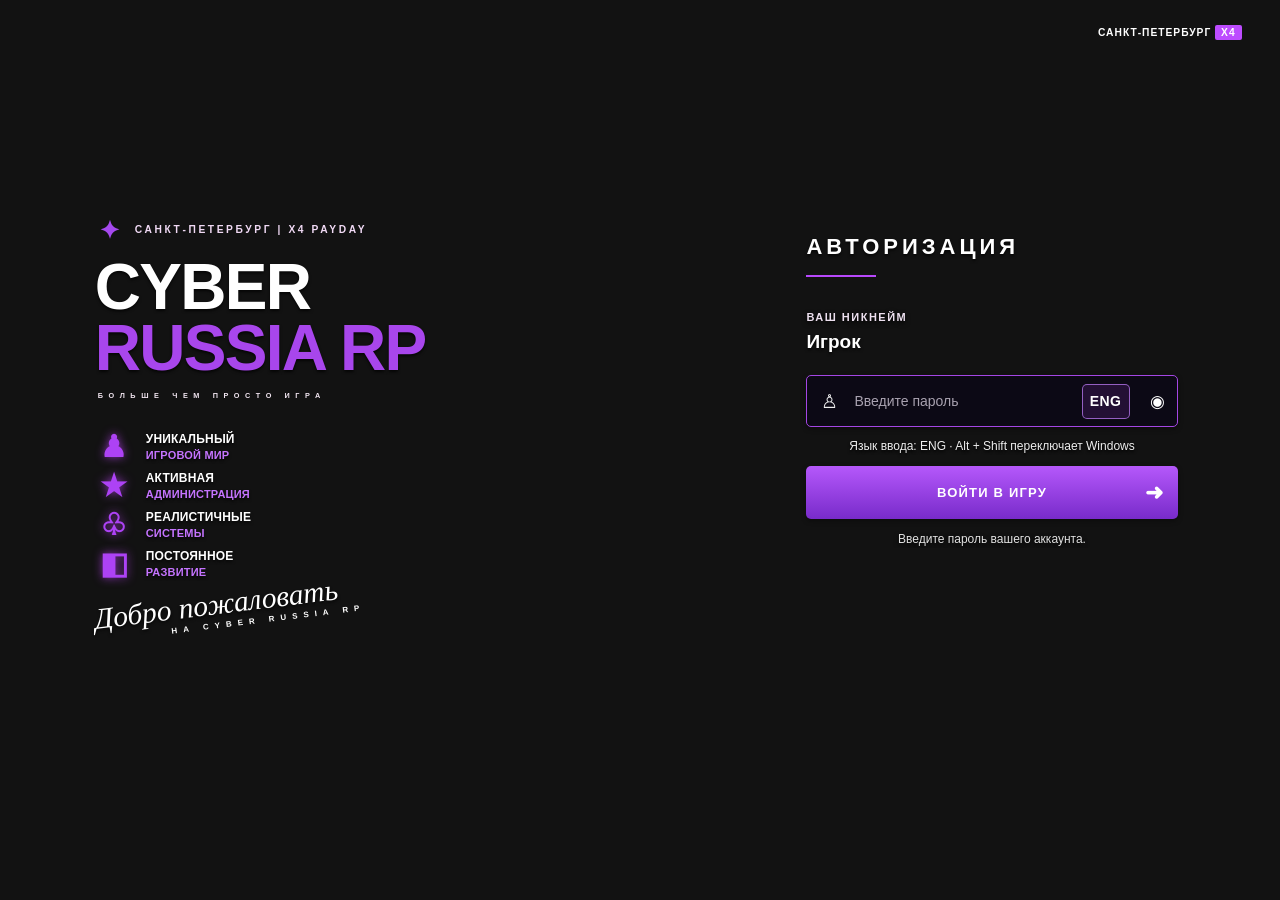
==== cef-auth/cef-auth/cef-auth/index.html @ 6911643f "Add files via upload" ====
<!doctype html>
<html lang="ru">
<head>
<meta charset="utf-8">
<meta name="viewport" content="width=device-width,initial-scale=1">
<title>CYBER RUSSIA RP — Авторизация</title>


<link rel="stylesheet" href="style.css?v=17">
</head>
<body>
<main class="scene">
  <div class="topmark">САНКТ-ПЕТЕРБУРГ <span>X4</span></div>
  <section class="brand" aria-label="CYBER RUSSIA RP">
    <div class="eyebrow"><span class="star">✦</span> САНКТ-ПЕТЕРБУРГ | X4 PAYDAY</div>
    <h1><span>CYBER</span><strong>RUSSIA RP</strong></h1>
    <div class="subtitle">БОЛЬШЕ ЧЕМ ПРОСТО ИГРА</div>
    <div class="features">
      <p><b>♟</b><span>УНИКАЛЬНЫЙ<em>ИГРОВОЙ МИР</em></span></p>
      <p><b>★</b><span>АКТИВНАЯ<em>АДМИНИСТРАЦИЯ</em></span></p>
      <p><b>♧</b><span>РЕАЛИСТИЧНЫЕ<em>СИСТЕМЫ</em></span></p>
      <p><b>◧</b><span>ПОСТОЯННОЕ<em>РАЗВИТИЕ</em></span></p>
    </div>
    <div class="welcome"><span>Добро пожаловать</span><small>НА CYBER RUSSIA RP</small></div>
  </section>
  <section class="login" aria-label="Вход в игру">
    <h2 id="formTitle">АВТОРИЗАЦИЯ</h2><div class="line"></div>
    <div class="form-label">ВАШ НИКНЕЙМ</div>
    <div class="nickname" id="nickname">Игрок</div>
    <form id="authForm" autocomplete="off">
      <label class="sr-only" for="password">Пароль</label>
      <div class="input-wrap"><span class="lock">♙</span><input id="password" type="password" placeholder="Введите пароль" maxlength="128" required><button class="layout-toggle" id="layoutToggle" type="button" title="AUTO: системная Windows; EN / RU: ручной режим" aria-label="Переключить раскладку пароля">ENG</button><button class="eye" id="togglePassword" type="button" aria-label="Показать пароль">◉</button></div>
      <div id="confirmWrap" class="input-wrap hidden"><span class="lock">♙</span><input id="confirm" type="password" placeholder="Подтвердите пароль" maxlength="128"><button class="layout-toggle" id="layoutConfirm" type="button" aria-label="Переключить раскладку подтверждения">ENG</button><button class="eye" id="toggleConfirm" type="button" aria-label="Показать пароль">◉</button></div>
      <p class="layout-note" id="layoutNote">Системная раскладка: определяется при вводе</p>
      <button type="submit" class="primary" id="submitButton">ВОЙТИ В ИГРУ <span>➜</span></button>
    </form>
    <button class="action-link" id="switchMode" type="button">СОЗДАТЬ АККАУНТ</button>
    <p class="hint" id="hint" aria-live="polite">Введите пароль и нажмите кнопку входа.</p>
  </section>
  
</main>

<script src="app.js?v=17"></script>
</body>
</html>
---- cef-auth/cef-auth/cef-auth/style.css ----
/* CYBER RUSSIA RP — transparent CEF overlay, reference layout v3 */
:root { --accent:#a549ee; --light:#fff; color-scheme:dark; }
* {box-sizing:border-box}
html,body,.scene {margin:0;width:100%;height:100%;background:transparent!important;overflow:hidden;color:var(--light);font-family:'Segoe UI',Arial,sans-serif}
.scene {position:relative;isolation:isolate;min-height:100vh}
.scene::before,.scene::after{display:none!important}
.brand{position:absolute;left:9.9%;top:50.5%;width:42%;z-index:1;filter:drop-shadow(0 2px 5px rgba(0,0,0,.75))}
.eyebrow {font-size:clamp(9px,.8vw,12px);letter-spacing:2.6px;font-weight:800;color:#f0d9f4;white-space:nowrap;margin-left:4px}
.star{font-size:25px;color:var(--accent);vertical-align:middle;margin-right:7px}
h1{margin:12px 0 0;line-height:.96;letter-spacing:-3.5px;font-family:Arial,'Segoe UI',sans-serif;font-weight:900;font-size:clamp(52px,5.5vw,92px);text-shadow:0 4px 5px rgba(0,0,0,.75),0 0 14px rgba(0,0,0,.28)}
h1 span,h1 strong{display:block;white-space:nowrap;font-weight:900}
h1 strong{color:#a846ec}
.subtitle{font-size:clamp(7px,.57vw,10px);font-weight:800;letter-spacing:5.6px;margin:11px 0 0 3px;color:#f2e6f1;white-space:nowrap}
.features{margin:32px 0 0 5px}
.features p{display:flex;align-items:center;margin:0 0 9px;font-weight:900;font-size:clamp(10px,.73vw,13px);line-height:1.12;letter-spacing:.2px}
.features b{width:46px;color:#ad42f5;font-size:30px;line-height:30px;flex:none;text-shadow:0 0 10px #8a34b2}
.features em{display:block;font-style:normal;color:#c574ff;font-size:clamp(9px,.67vw,11px);margin-top:3px}
.welcome{position:relative;margin-top:24px;transform:rotate(-7deg);transform-origin:left center;white-space:nowrap}
.welcome span{font-family:'Segoe Script','Brush Script MT',Georgia,serif;font-size:clamp(27px,2.3vw,43px);font-style:italic;font-weight:400;text-shadow:0 0 6px #512267}
.welcome small{display:block;margin-left:75px;font-size:clamp(8px,.56vw,10px);font-weight:800;letter-spacing:6px}
.topmark{position:absolute;right:2.8%;top:5%;font-weight:900;font-size:clamp(10px,.8vw,14px);letter-spacing:1px;text-align:right;z-index:2;filter:drop-shadow(0 2px 4px #34223b)}
.topmark span{background:#bd4cff;padding:2px 6px;border-radius:2px}
.topmark small{display:block;color:#e0c5e0;font-size:8px;line-height:1.25;letter-spacing:2px;margin-right:8px}
.login{position:absolute;left:75.5%;top:48.5%;transform:translateY(-3%);width:22.5%;z-index:2;filter:drop-shadow(0 2px 5px rgba(0,0,0,.75))}
h2{margin:0;font-size:clamp(16px,1.4vw,25px);letter-spacing:5.5px;white-space:nowrap;font-weight:850}
.line{width:70px;height:2px;background:#b848fc;margin:15px 0 34px}
.form-label{font-size:clamp(8px,.64vw,11px);letter-spacing:2px;color:#ede0ef;margin-bottom:8px;font-weight:700}
.nickname{font-size:clamp(16px,1.12vw,21px);font-weight:850;margin-bottom:19px;text-shadow:0 2px 4px #000}
.input-wrap{height:clamp(45px,3vw,57px);display:flex;align-items:center;background:rgba(12,8,23,.82);border:1px solid #a446e4;border-radius:5px;margin-bottom:12px;box-shadow:0 0 10px rgba(66,19,81,.35)}
.lock{font-size:19px;padding:0 14px;color:#eee}
.input-wrap input{background:transparent;border:0;outline:0;color:#fff;font-size:clamp(11px,.84vw,15px);min-width:0;flex:1;width:100%;font-family:inherit}
.input-wrap input::placeholder{color:#a9a2b0;opacity:1}
.eye{background:transparent;border:0;color:white;font-size:17px;padding:7px 12px;cursor:pointer}
.primary{margin-top:3px;width:100%;height:clamp(48px,3.1vw,59px);background:linear-gradient(#b558fb,#782bca);border:0;border-radius:5px;color:#fff;cursor:pointer;font-size:clamp(11px,.85vw,15px);font-weight:900;letter-spacing:1.2px;box-shadow:0 4px 12px rgba(18,9,28,.6);position:relative}
.primary span{position:absolute;right:13px;font-size:22px;top:50%;transform:translateY(-50%)}
.action-link{display:block;margin:17px auto 0;background:transparent;border:0;border-bottom:1px solid #b747ec;color:#fff;padding:2px 0 5px;font-size:clamp(9px,.63vw,11px);letter-spacing:1.7px;font-weight:900;cursor:pointer}
.hint{font-size:10px;color:#eee;opacity:.82;text-align:center;line-height:1.45;max-height:36px;overflow:hidden}
.city{position:absolute;bottom:4%;right:3%;text-align:center;font-size:24px;color:#ded4db;letter-spacing:2px;text-shadow:0 1px 5px #000;line-height:1.1}
.city b{display:block;font-weight:500;font-size:12px;letter-spacing:4px}
.city small{display:block;font-size:8px;letter-spacing:2px}
.sr-only{position:absolute;width:1px;height:1px;padding:0;margin:-1px;overflow:hidden;clip:rect(0,0,0,0);white-space:nowrap;border:0}
.hidden{display:none!important}
@media(max-aspect-ratio:4/3){.brand{left:5%;top:42%;width:45%}h1{font-size:clamp(36px,6.3vw,75px)}.login{left:57%;top:42%;width:37%}.features{margin-top:16px}.welcome{margin-top:18px}.topmark{top:2%}}

/* V5: readable layout for 16:9, overlay remains transparent */
.brand{top:32%;left:8%;width:43%;filter:drop-shadow(0 2px 3px rgba(0,0,0,.55))}
.brand h1{font-size:clamp(54px,5.0vw,82px);letter-spacing:-1.7px}
.login{top:33%;left:60.5%;width:25.7%;transform:none;filter:drop-shadow(0 2px 3px rgba(0,0,0,.65))}
.login h2{font-size:clamp(22px,1.65vw,31px);letter-spacing:4px}
.form-label{font-size:clamp(11px,.77vw,14px);letter-spacing:1.5px}
.nickname{font-size:clamp(19px,1.32vw,26px);margin-bottom:22px}
.input-wrap{height:clamp(52px,3.4vw,63px)}
.input-wrap input{font-size:clamp(14px,.94vw,18px)}
.primary{height:clamp(53px,3.4vw,64px);font-size:clamp(13px,.94vw,18px)}
.features p{font-size:clamp(12px,.82vw,15px)}
.features em{font-size:clamp(11px,.73vw,13px)}
.city{display:none!important}
.topmark small{display:none!important}
.hint{font-size:12px;opacity:.95}
@media(max-width:1100px){.brand{left:5%;top:30%;width:47%}.brand h1{font-size:5vw}.login{left:56%;top:29%;width:39%}}

/* Production readability adjustments */
.brand { top: 23%; left: 7.5%; }
.login { top: 27%; left: 63%; width: 27%; }
.nickname { text-shadow: 0 2px 7px rgba(0,0,0,.9); }
.form-label, .hint { text-shadow:0 2px 5px rgba(0,0,0,.9); }
.primary { font-weight:900; }


/* CYBER RUSSIA RP — final CEF overlay layout */
html, body, .scene { background:transparent !important; }
.scene::before, .scene::after { display:none !important; }
.scene > section.brand { position:absolute; left:7.4vw; top:24vh; width:44vw; transform:none; bottom:auto; }
.scene > section.login { position:absolute; left:63vw; top:26vh; width:29vw; transform:none; bottom:auto; }
.topmark { right:3vw; top:3vh; }
.topmark small, .city { display:none !important; }
.brand, .login, .topmark { filter:none; }
.brand h1,.login h2,.nickname,.features p,.welcome span { text-shadow:0 2px 3px rgba(0,0,0,.7); }
.input-wrap,.primary { box-shadow:0 2px 5px rgba(0,0,0,.38); }
.layout-toggle {border:1px solid rgba(197,129,255,.7);background:rgba(167,65,233,.15);color:#fff;font-family:'Segoe UI',Arial,sans-serif;letter-spacing:.5px;font-weight:800;font-size:14px;border-radius:5px;cursor:pointer;min-width:48px;height:35px;margin-right:8px;}
.layout-note {font-size:12px;color:#eee;text-shadow:0 2px 3px #000;margin:10px 0;text-align:center;}
.input-wrap input{min-width:0;font-variant-ligatures:none;}
@media(max-width:1000px) { .scene > section.brand {left:5vw;top:20vh;width:48vw;} .scene > section.login{left:55vw;top:23vh;width:39vw;} }
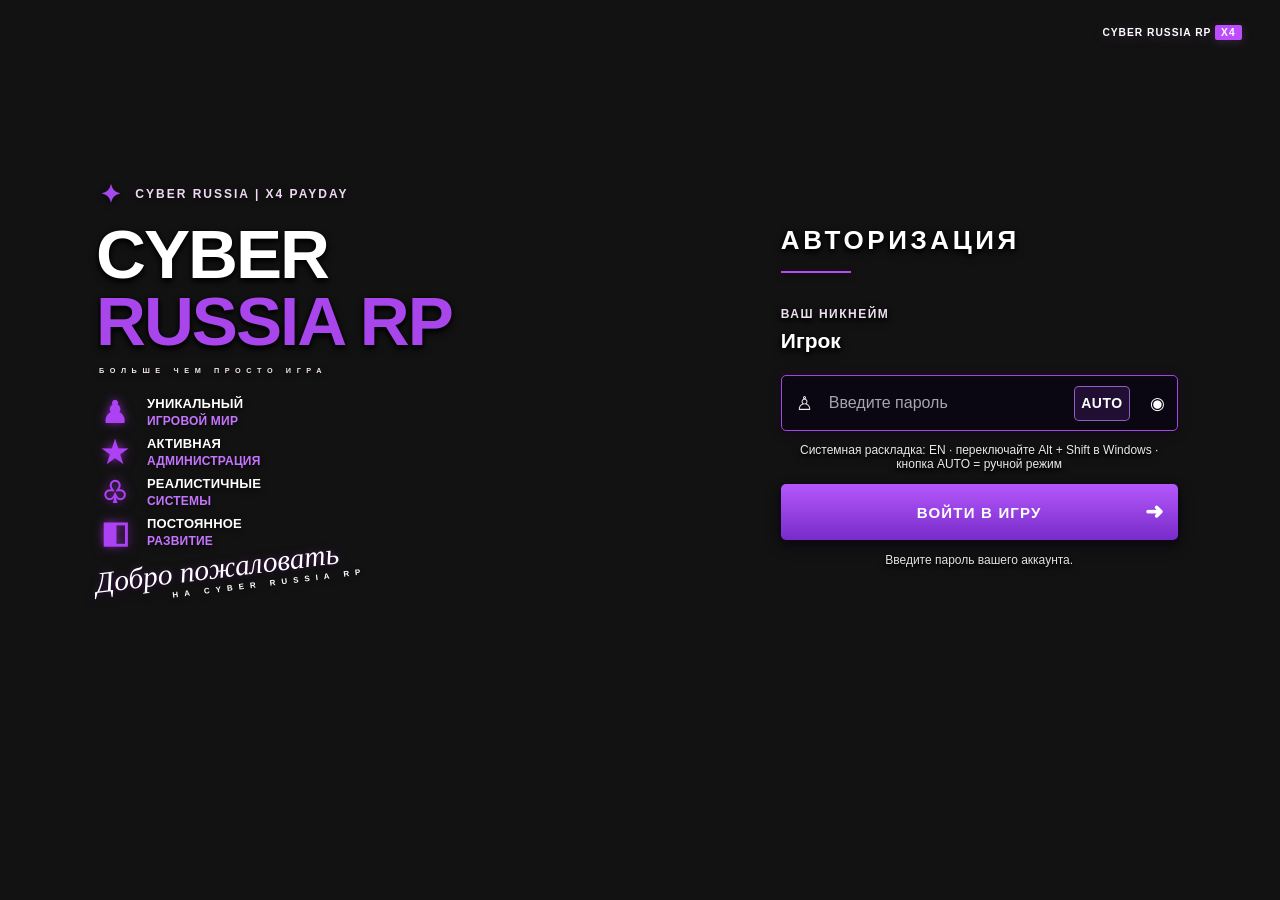
==== commit f7807f0d: "Update index.html" ====
--- a/cef-auth/cef-auth/cef-auth/index.html
+++ b/cef-auth/cef-auth/cef-auth/index.html
@@ -6,13 +6,129 @@
 <title>CYBER RUSSIA RP — Авторизация</title>
 
 
-<link rel="stylesheet" href="style.css?v=17">
+<style>
+/* CYBER RUSSIA RP — transparent CEF overlay, reference layout v3 */
+:root { --accent:#a549ee; --light:#fff; color-scheme:dark; }
+* {box-sizing:border-box}
+html,body,.scene {margin:0;width:100%;height:100%;background:transparent!important;overflow:hidden;color:var(--light);font-family:'Segoe UI',Arial,sans-serif}
+.scene {position:relative;isolation:isolate;min-height:100vh}
+.scene::before,.scene::after{display:none!important}
+.brand{position:absolute;left:9.9%;top:50.5%;width:42%;z-index:1;filter:drop-shadow(0 2px 5px rgba(0,0,0,.75))}
+.eyebrow {font-size:clamp(9px,.8vw,12px);letter-spacing:2.6px;font-weight:800;color:#f0d9f4;white-space:nowrap;margin-left:4px}
+.star{font-size:25px;color:var(--accent);vertical-align:middle;margin-right:7px}
+h1{margin:12px 0 0;line-height:.96;letter-spacing:-3.5px;font-family:Arial,'Segoe UI',sans-serif;font-weight:900;font-size:clamp(52px,5.5vw,92px);text-shadow:0 4px 5px rgba(0,0,0,.75),0 0 14px rgba(0,0,0,.28)}
+h1 span,h1 strong{display:block;white-space:nowrap;font-weight:900}
+h1 strong{color:#a846ec}
+.subtitle{font-size:clamp(7px,.57vw,10px);font-weight:800;letter-spacing:5.6px;margin:11px 0 0 3px;color:#f2e6f1;white-space:nowrap}
+.features{margin:32px 0 0 5px}
+.features p{display:flex;align-items:center;margin:0 0 9px;font-weight:900;font-size:clamp(10px,.73vw,13px);line-height:1.12;letter-spacing:.2px}
+.features b{width:46px;color:#ad42f5;font-size:30px;line-height:30px;flex:none;text-shadow:0 0 10px #8a34b2}
+.features em{display:block;font-style:normal;color:#c574ff;font-size:clamp(9px,.67vw,11px);margin-top:3px}
+.welcome{position:relative;margin-top:24px;transform:rotate(-7deg);transform-origin:left center;white-space:nowrap}
+.welcome span{font-family:'Segoe Script','Brush Script MT',Georgia,serif;font-size:clamp(27px,2.3vw,43px);font-style:italic;font-weight:400;text-shadow:0 0 6px #512267}
+.welcome small{display:block;margin-left:75px;font-size:clamp(8px,.56vw,10px);font-weight:800;letter-spacing:6px}
+.topmark{position:absolute;right:2.8%;top:5%;font-weight:900;font-size:clamp(10px,.8vw,14px);letter-spacing:1px;text-align:right;z-index:2;filter:drop-shadow(0 2px 4px #34223b)}
+.topmark span{background:#bd4cff;padding:2px 6px;border-radius:2px}
+.topmark small{display:block;color:#e0c5e0;font-size:8px;line-height:1.25;letter-spacing:2px;margin-right:8px}
+.login{position:absolute;left:75.5%;top:48.5%;transform:translateY(-3%);width:22.5%;z-index:2;filter:drop-shadow(0 2px 5px rgba(0,0,0,.75))}
+h2{margin:0;font-size:clamp(16px,1.4vw,25px);letter-spacing:5.5px;white-space:nowrap;font-weight:850}
+.line{width:70px;height:2px;background:#b848fc;margin:15px 0 34px}
+.form-label{font-size:clamp(8px,.64vw,11px);letter-spacing:2px;color:#ede0ef;margin-bottom:8px;font-weight:700}
+.nickname{font-size:clamp(16px,1.12vw,21px);font-weight:850;margin-bottom:19px;text-shadow:0 2px 4px #000}
+.input-wrap{height:clamp(45px,3vw,57px);display:flex;align-items:center;background:rgba(12,8,23,.82);border:1px solid #a446e4;border-radius:5px;margin-bottom:12px;box-shadow:0 0 10px rgba(66,19,81,.35)}
+.lock{font-size:19px;padding:0 14px;color:#eee}
+.input-wrap input{background:transparent;border:0;outline:0;color:#fff;font-size:clamp(11px,.84vw,15px);min-width:0;flex:1;width:100%;font-family:inherit}
+.input-wrap input::placeholder{color:#a9a2b0;opacity:1}
+.eye{background:transparent;border:0;color:white;font-size:17px;padding:7px 12px;cursor:pointer}
+.primary{margin-top:3px;width:100%;height:clamp(48px,3.1vw,59px);background:linear-gradient(#b558fb,#782bca);border:0;border-radius:5px;color:#fff;cursor:pointer;font-size:clamp(11px,.85vw,15px);font-weight:900;letter-spacing:1.2px;box-shadow:0 4px 12px rgba(18,9,28,.6);position:relative}
+.primary span{position:absolute;right:13px;font-size:22px;top:50%;transform:translateY(-50%)}
+.action-link{display:block;margin:17px auto 0;background:transparent;border:0;border-bottom:1px solid #b747ec;color:#fff;padding:2px 0 5px;font-size:clamp(9px,.63vw,11px);letter-spacing:1.7px;font-weight:900;cursor:pointer}
+.hint{font-size:10px;color:#eee;opacity:.82;text-align:center;line-height:1.45;max-height:36px;overflow:hidden}
+.city{position:absolute;bottom:4%;right:3%;text-align:center;font-size:24px;color:#ded4db;letter-spacing:2px;text-shadow:0 1px 5px #000;line-height:1.1}
+.city b{display:block;font-weight:500;font-size:12px;letter-spacing:4px}
+.city small{display:block;font-size:8px;letter-spacing:2px}
+.sr-only{position:absolute;width:1px;height:1px;padding:0;margin:-1px;overflow:hidden;clip:rect(0,0,0,0);white-space:nowrap;border:0}
+.hidden{display:none!important}
+@media(max-aspect-ratio:4/3){.brand{left:5%;top:42%;width:45%}h1{font-size:clamp(36px,6.3vw,75px)}.login{left:57%;top:42%;width:37%}.features{margin-top:16px}.welcome{margin-top:18px}.topmark{top:2%}}
+
+/* V5: readable layout for 16:9, overlay remains transparent */
+.brand{top:32%;left:8%;width:43%;filter:drop-shadow(0 2px 3px rgba(0,0,0,.55))}
+.brand h1{font-size:clamp(54px,5.0vw,82px);letter-spacing:-1.7px}
+.login{top:33%;left:60.5%;width:25.7%;transform:none;filter:drop-shadow(0 2px 3px rgba(0,0,0,.65))}
+.login h2{font-size:clamp(22px,1.65vw,31px);letter-spacing:4px}
+.form-label{font-size:clamp(11px,.77vw,14px);letter-spacing:1.5px}
+.nickname{font-size:clamp(19px,1.32vw,26px);margin-bottom:22px}
+.input-wrap{height:clamp(52px,3.4vw,63px)}
+.input-wrap input{font-size:clamp(14px,.94vw,18px)}
+.primary{height:clamp(53px,3.4vw,64px);font-size:clamp(13px,.94vw,18px)}
+.features p{font-size:clamp(12px,.82vw,15px)}
+.features em{font-size:clamp(11px,.73vw,13px)}
+.city{display:none!important}
+.topmark small{display:none!important}
+.hint{font-size:12px;opacity:.95}
+@media(max-width:1100px){.brand{left:5%;top:30%;width:47%}.brand h1{font-size:5vw}.login{left:56%;top:29%;width:39%}}
+
+/* Production readability adjustments */
+.brand { top: 23%; left: 7.5%; }
+.login { top: 27%; left: 63%; width: 27%; }
+.nickname { text-shadow: 0 2px 7px rgba(0,0,0,.9); }
+.form-label, .hint { text-shadow:0 2px 5px rgba(0,0,0,.9); }
+.primary { font-weight:900; }
+
+/* V7: force the hero content above the screen midpoint */
+.brand { top: 24% !important; left: 8% !important; }
+.login { top: 32% !important; left: 63% !important; }
+@media (max-width: 1100px) { .brand { top: 20% !important; left: 5% !important; } .login { top: 26% !important; left: 56% !important; } }
+
+/* V8 fixed high positions */
+.scene > .brand{top:17%!important;bottom:auto!important;}
+.scene > .login{top:22%!important;bottom:auto!important;}
+
+/* V9: unique standalone file -- hard anchor to top */
+html,body,.scene { height:100%; min-height:100%; background:transparent!important; }
+.scene {position:relative!important; height:100vh!important; min-height:100vh!important; overflow:hidden!important;}
+.scene > section.brand { position:absolute!important; top:8vh!important; bottom:auto!important; left:7vw!important; right:auto!important; transform:none!important; margin:0!important; width:44vw!important; }
+.scene > section.login { position:absolute!important; top:14vh!important; bottom:auto!important; left:64vw!important; right:auto!important; transform:none!important; margin:0!important; width:29vw!important; }
+.topmark{top:3vh!important;right:3vw!important}
+.topmark small,.city{display:none!important}
+.brand .features{margin-top:22px!important}
+.brand .welcome{margin-top:19px!important}
+@media(max-width:1100px){.scene > section.brand{top:7vh!important;left:4vw!important;width:47vw!important}.scene > section.login{top:12vh!important;left:55vw!important;width:40vw!important}.brand h1{font-size:5vw!important}}
+
+
+/* V10: mid-height editorial composition, high-DPI readable elements */
+.scene > section.brand {top:24vh!important;left:7.5vw!important;width:44vw!important;}
+.scene > section.login {top:29vh!important;left:63vw!important;width:30vw!important;}
+.brand h1 {font-size:clamp(66px,5.4vw,94px)!important;letter-spacing:-2px!important;line-height:.97!important;}
+.eyebrow{font-size:clamp(12px,.85vw,15px)!important;letter-spacing:2px!important;}
+.features p{font-size:clamp(13px,.88vw,17px)!important}
+.features em{font-size:clamp(12px,.75vw,15px)!important}
+.login h2{font-size:clamp(26px,1.85vw,34px)!important;letter-spacing:3.6px!important;}
+.login .form-label{font-size:clamp(12px,.8vw,15px)!important;}
+.login .nickname{font-size:clamp(21px,1.4vw,27px)!important;}
+.login .input-wrap{min-height:56px!important;height:clamp(56px,3.65vw,68px)!important;}
+.login input{font-size:clamp(16px,1vw,19px)!important;}
+.login .primary{height:clamp(56px,3.7vw,68px)!important;font-size:clamp(15px,1vw,19px)!important;}
+.brand,.login{filter:drop-shadow(0 2px 3px rgba(0,0,0,.7))!important;-webkit-font-smoothing:antialiased;text-rendering:optimizeLegibility}
+.city,.topmark small{display:none!important}
+.layout-toggle{border:1px solid rgba(197,129,255,.7);background:rgba(167,65,233,.15);color:#fff;font-family:'Segoe UI',Arial,sans-serif;letter-spacing:.5px;font-weight:800;font-size:14px;border-radius:5px;cursor:pointer;min-width:48px;height:35px;margin-right:8px;}
+.layout-toggle:focus-visible{outline:2px solid #e4bcff;outline-offset:1px}
+.layout-note{font-size:12px;color:#eee;text-shadow:0 2px 3px #000;opacity:.98;margin:10px 0;text-align:center}
+.input-wrap input{min-width:0}
+@media(max-width:1100px){.scene > section.brand{top:22vh!important;left:5vw!important;width:49vw!important}.scene > section.login{top:28vh!important;left:56vw!important;width:40vw!important}.brand h1{font-size:6vw!important}}
+
+/* V12: stable readable position at common 16:9 resolutions */
+.scene > section.brand{top:20vh!important;left:7.5vw!important}
+.scene > section.login{top:25vh!important;left:61vw!important;width:31vw!important}
+.brand h1,.login h2,.login .nickname{text-shadow:0 2px 5px rgba(0,0,0,.9)}
+@media(max-width:1100px){.scene > section.brand{top:20vh!important;left:4vw!important}.scene > section.login{top:25vh!important;left:54vw!important;width:42vw!important}}
+</style>
 </head>
 <body>
 <main class="scene">
-  <div class="topmark">САНКТ-ПЕТЕРБУРГ <span>X4</span></div>
+  <div class="topmark">CYBER RUSSIA RP <span>X4</span><small></small></div>
   <section class="brand" aria-label="CYBER RUSSIA RP">
-    <div class="eyebrow"><span class="star">✦</span> САНКТ-ПЕТЕРБУРГ | X4 PAYDAY</div>
+    <div class="eyebrow"><span class="star">✦</span> CYBER RUSSIA | X4 PAYDAY</div>
     <h1><span>CYBER</span><strong>RUSSIA RP</strong></h1>
     <div class="subtitle">БОЛЬШЕ ЧЕМ ПРОСТО ИГРА</div>
     <div class="features">
@@ -29,8 +145,8 @@
     <div class="nickname" id="nickname">Игрок</div>
     <form id="authForm" autocomplete="off">
       <label class="sr-only" for="password">Пароль</label>
-      <div class="input-wrap"><span class="lock">♙</span><input id="password" type="password" placeholder="Введите пароль" maxlength="128" required><button class="layout-toggle" id="layoutToggle" type="button" title="AUTO: системная Windows; EN / RU: ручной режим" aria-label="Переключить раскладку пароля">ENG</button><button class="eye" id="togglePassword" type="button" aria-label="Показать пароль">◉</button></div>
-      <div id="confirmWrap" class="input-wrap hidden"><span class="lock">♙</span><input id="confirm" type="password" placeholder="Подтвердите пароль" maxlength="128"><button class="layout-toggle" id="layoutConfirm" type="button" aria-label="Переключить раскладку подтверждения">ENG</button><button class="eye" id="toggleConfirm" type="button" aria-label="Показать пароль">◉</button></div>
+      <div class="input-wrap"><span class="lock">♙</span><input id="password" type="password" placeholder="Введите пароль" maxlength="128" required><button class="layout-toggle" id="layoutToggle" type="button" title="AUTO: системная Windows; EN / RU: ручной режим" aria-label="Переключить раскладку пароля">AUTO</button><button class="eye" id="togglePassword" type="button" aria-label="Показать пароль">◉</button></div>
+      <div id="confirmWrap" class="input-wrap hidden"><span class="lock">♙</span><input id="confirm" type="password" placeholder="Подтвердите пароль" maxlength="128"><button class="layout-toggle" id="layoutConfirm" type="button" aria-label="Переключить раскладку подтверждения">AUTO</button><button class="eye" id="toggleConfirm" type="button" aria-label="Показать пароль">◉</button></div>
       <p class="layout-note" id="layoutNote">Системная раскладка: определяется при вводе</p>
       <button type="submit" class="primary" id="submitButton">ВОЙТИ В ИГРУ <span>➜</span></button>
     </form>
@@ -40,6 +156,101 @@
   
 </main>
 
-<script src="app.js?v=17"></script>
+<script>
+"use strict";
+const $ = (id) => document.getElementById(id);
+const params = new URLSearchParams(window.location.search);
+const mode = params.get("mode") === "register" ? "register" : "login";
+const nick = params.get("nick") || "Игрок";
+if (/^[A-Za-z0-9_]{3,24}$/.test(nick)) $("nickname").textContent = nick;
+$("formTitle").textContent = mode === "login" ? "АВТОРИЗАЦИЯ" : "РЕГИСТРАЦИЯ";
+$("submitButton").innerHTML = mode === "login" ? "ВОЙТИ В ИГРУ <span>➜</span>" : "СОЗДАТЬ АККАУНТ <span>➜</span>";
+$("confirmWrap").classList.toggle("hidden", mode === "login");
+$("confirm").required = mode === "register";
+$("switchMode").style.display = "none"; // mode is determined by MySQL, not by the user
+$("hint").textContent = mode === "login" ? "Введите пароль вашего аккаунта." : "Придумайте пароль от 6 до 64 символов.";
+for (const [button,field] of [["togglePassword","password"],["toggleConfirm","confirm"]]) {
+  $(button).addEventListener("click", () => { $(field).type = $(field).type === "password" ? "text" : "password"; });
+}
+
+// By default use native Windows keyboard layout; never rewrite typed password keys.
+// Optional override is available when the game captures Windows layout shortcuts.
+let inputMode = 'AUTO';
+const chars = [
+ ['KeyQ','q','й'],['KeyW','w','ц'],['KeyE','e','у'],['KeyR','r','к'],['KeyT','t','е'],['KeyY','y','н'],['KeyU','u','г'],['KeyI','i','ш'],['KeyO','o','щ'],['KeyP','p','з'],
+ ['KeyA','a','ф'],['KeyS','s','ы'],['KeyD','d','в'],['KeyF','f','а'],['KeyG','g','п'],['KeyH','h','р'],['KeyJ','j','о'],['KeyK','k','л'],['KeyL','l','д'],
+ ['KeyZ','z','я'],['KeyX','x','ч'],['KeyC','c','с'],['KeyV','v','м'],['KeyB','b','и'],['KeyN','n','т'],['KeyM','m','ь'],
+ ['BracketLeft','[','х'],['BracketRight',']','ъ'],['Semicolon',';','ж'],['Quote',"'",'э'],['Comma',',','б'],['Period','.','ю'],['Backquote','`','ё']
+];
+const physicalMap = Object.fromEntries(chars.map(([code,en,ru])=>[code,{EN:en,RU:ru}]));
+let detectedLayout = 'EN';
+function renderLayout(){
+  const name=inputMode==='AUTO' ? 'AUTO' : inputMode;
+  $('layoutToggle').textContent=name;
+  $('layoutConfirm').textContent=name;
+  $('layoutNote').textContent=inputMode==='AUTO'
+    ? 'Системная раскладка: '+detectedLayout+' · переключайте Alt + Shift в Windows · кнопка AUTO = ручной режим'
+    : 'Ручной ввод '+inputMode+' · нажимайте '+inputMode+' для смены языка или возврата AUTO';
+}
+function nextInputMode(){
+  inputMode= inputMode==='AUTO' ? 'EN' : inputMode==='EN' ? 'RU' : 'AUTO';
+  renderLayout();
+}
+for(const id of ['layoutToggle','layoutConfirm']){
+  $(id).addEventListener('click',()=>{ nextInputMode(); $('password').focus(); });
+}
+for(const id of ['password','confirm']){
+ const field=$(id);
+ field.autocomplete='off';
+ field.autocapitalize='off';
+ field.spellcheck=false;
+ field.addEventListener('keydown', ev=>{
+   // When AUTO, Chromium uses exactly the character produced by Windows.
+   if(inputMode==='AUTO' || ev.ctrlKey || ev.altKey || ev.metaKey || ev.isComposing)return;
+   const entry=physicalMap[ev.code];
+   if(!entry)return;
+   ev.preventDefault();
+   const ch=entry[inputMode];
+   const ins=ev.shiftKey ? ch.toUpperCase() : ch;
+   const a=field.selectionStart, b=field.selectionEnd;
+   if(field.value.length-(b-a)>=field.maxLength)return;
+   field.setRangeText(ins,a,b,'end');
+   field.dispatchEvent(new Event('input',{bubbles:true}));
+ });
+ field.addEventListener('input', ev=>{
+   if(inputMode!=='AUTO')return;
+   // Only show what was actually typed, never translate the password.
+   const d=ev.data || '';
+   if(/[а-яё]/i.test(d)) detectedLayout='RU';
+   else if(/[a-z]/i.test(d)) detectedLayout='EN';
+   renderLayout();
+ });
+}
+// Browsers may not be told immediately when Windows changes language.
+// The indicator updates on the next actual letter typed, and passwords stay exact.
+renderLayout();
+
+$("authForm").addEventListener("submit", (event) => {
+  event.preventDefault();
+  const pass = $("password").value;
+  if (pass.length < 6 || pass.length > 64 || /\s/.test(pass)) {
+    $("hint").textContent = "Для CEF используйте 6–64 символа без пробелов.";
+    return;
+  }
+  if (mode === "register" && pass !== $("confirm").value) {
+    $("hint").textContent = "Пароли не совпадают.";
+    return;
+  }
+  if (!window.cef || typeof window.cef.emit !== "function") {
+    $("hint").textContent = "Откройте страницу через GTA с установленным CEF.";
+    return;
+  }
+  window.cef.emit(mode === "login" ? "cyber:login" : "cyber:register", pass);
+  $("password").value = "";
+  $("confirm").value = "";
+  $("hint").textContent = "Запрос отправлен на сервер...";
+});
+
+</script>
 </body>
 </html>
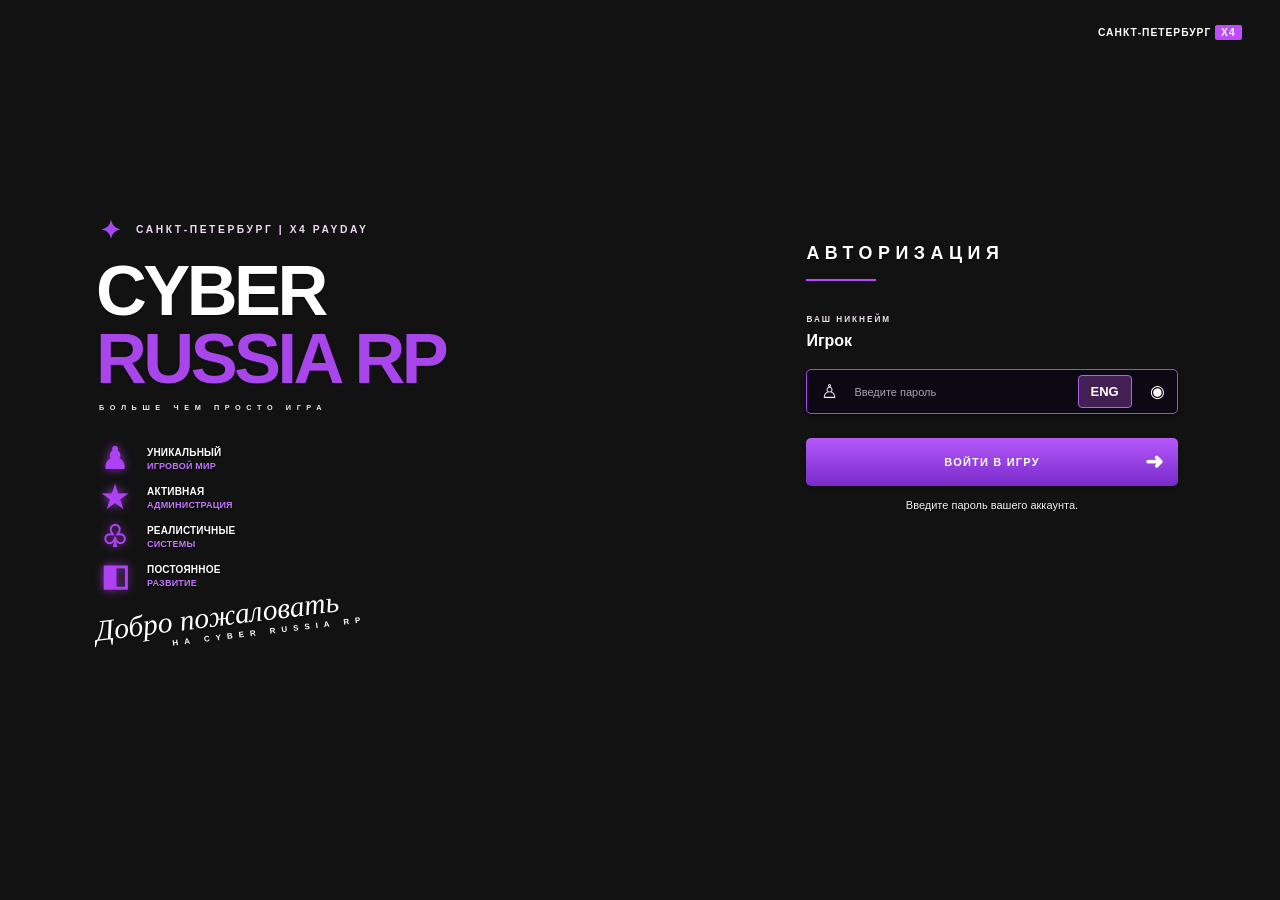
==== commit c27212d8: "Update index.html" ====
--- a/cef-auth/cef-auth/cef-auth/index.html
+++ b/cef-auth/cef-auth/cef-auth/index.html
@@ -6,129 +6,13 @@
 <title>CYBER RUSSIA RP — Авторизация</title>
 
 
-<style>
-/* CYBER RUSSIA RP — transparent CEF overlay, reference layout v3 */
-:root { --accent:#a549ee; --light:#fff; color-scheme:dark; }
-* {box-sizing:border-box}
-html,body,.scene {margin:0;width:100%;height:100%;background:transparent!important;overflow:hidden;color:var(--light);font-family:'Segoe UI',Arial,sans-serif}
-.scene {position:relative;isolation:isolate;min-height:100vh}
-.scene::before,.scene::after{display:none!important}
-.brand{position:absolute;left:9.9%;top:50.5%;width:42%;z-index:1;filter:drop-shadow(0 2px 5px rgba(0,0,0,.75))}
-.eyebrow {font-size:clamp(9px,.8vw,12px);letter-spacing:2.6px;font-weight:800;color:#f0d9f4;white-space:nowrap;margin-left:4px}
-.star{font-size:25px;color:var(--accent);vertical-align:middle;margin-right:7px}
-h1{margin:12px 0 0;line-height:.96;letter-spacing:-3.5px;font-family:Arial,'Segoe UI',sans-serif;font-weight:900;font-size:clamp(52px,5.5vw,92px);text-shadow:0 4px 5px rgba(0,0,0,.75),0 0 14px rgba(0,0,0,.28)}
-h1 span,h1 strong{display:block;white-space:nowrap;font-weight:900}
-h1 strong{color:#a846ec}
-.subtitle{font-size:clamp(7px,.57vw,10px);font-weight:800;letter-spacing:5.6px;margin:11px 0 0 3px;color:#f2e6f1;white-space:nowrap}
-.features{margin:32px 0 0 5px}
-.features p{display:flex;align-items:center;margin:0 0 9px;font-weight:900;font-size:clamp(10px,.73vw,13px);line-height:1.12;letter-spacing:.2px}
-.features b{width:46px;color:#ad42f5;font-size:30px;line-height:30px;flex:none;text-shadow:0 0 10px #8a34b2}
-.features em{display:block;font-style:normal;color:#c574ff;font-size:clamp(9px,.67vw,11px);margin-top:3px}
-.welcome{position:relative;margin-top:24px;transform:rotate(-7deg);transform-origin:left center;white-space:nowrap}
-.welcome span{font-family:'Segoe Script','Brush Script MT',Georgia,serif;font-size:clamp(27px,2.3vw,43px);font-style:italic;font-weight:400;text-shadow:0 0 6px #512267}
-.welcome small{display:block;margin-left:75px;font-size:clamp(8px,.56vw,10px);font-weight:800;letter-spacing:6px}
-.topmark{position:absolute;right:2.8%;top:5%;font-weight:900;font-size:clamp(10px,.8vw,14px);letter-spacing:1px;text-align:right;z-index:2;filter:drop-shadow(0 2px 4px #34223b)}
-.topmark span{background:#bd4cff;padding:2px 6px;border-radius:2px}
-.topmark small{display:block;color:#e0c5e0;font-size:8px;line-height:1.25;letter-spacing:2px;margin-right:8px}
-.login{position:absolute;left:75.5%;top:48.5%;transform:translateY(-3%);width:22.5%;z-index:2;filter:drop-shadow(0 2px 5px rgba(0,0,0,.75))}
-h2{margin:0;font-size:clamp(16px,1.4vw,25px);letter-spacing:5.5px;white-space:nowrap;font-weight:850}
-.line{width:70px;height:2px;background:#b848fc;margin:15px 0 34px}
-.form-label{font-size:clamp(8px,.64vw,11px);letter-spacing:2px;color:#ede0ef;margin-bottom:8px;font-weight:700}
-.nickname{font-size:clamp(16px,1.12vw,21px);font-weight:850;margin-bottom:19px;text-shadow:0 2px 4px #000}
-.input-wrap{height:clamp(45px,3vw,57px);display:flex;align-items:center;background:rgba(12,8,23,.82);border:1px solid #a446e4;border-radius:5px;margin-bottom:12px;box-shadow:0 0 10px rgba(66,19,81,.35)}
-.lock{font-size:19px;padding:0 14px;color:#eee}
-.input-wrap input{background:transparent;border:0;outline:0;color:#fff;font-size:clamp(11px,.84vw,15px);min-width:0;flex:1;width:100%;font-family:inherit}
-.input-wrap input::placeholder{color:#a9a2b0;opacity:1}
-.eye{background:transparent;border:0;color:white;font-size:17px;padding:7px 12px;cursor:pointer}
-.primary{margin-top:3px;width:100%;height:clamp(48px,3.1vw,59px);background:linear-gradient(#b558fb,#782bca);border:0;border-radius:5px;color:#fff;cursor:pointer;font-size:clamp(11px,.85vw,15px);font-weight:900;letter-spacing:1.2px;box-shadow:0 4px 12px rgba(18,9,28,.6);position:relative}
-.primary span{position:absolute;right:13px;font-size:22px;top:50%;transform:translateY(-50%)}
-.action-link{display:block;margin:17px auto 0;background:transparent;border:0;border-bottom:1px solid #b747ec;color:#fff;padding:2px 0 5px;font-size:clamp(9px,.63vw,11px);letter-spacing:1.7px;font-weight:900;cursor:pointer}
-.hint{font-size:10px;color:#eee;opacity:.82;text-align:center;line-height:1.45;max-height:36px;overflow:hidden}
-.city{position:absolute;bottom:4%;right:3%;text-align:center;font-size:24px;color:#ded4db;letter-spacing:2px;text-shadow:0 1px 5px #000;line-height:1.1}
-.city b{display:block;font-weight:500;font-size:12px;letter-spacing:4px}
-.city small{display:block;font-size:8px;letter-spacing:2px}
-.sr-only{position:absolute;width:1px;height:1px;padding:0;margin:-1px;overflow:hidden;clip:rect(0,0,0,0);white-space:nowrap;border:0}
-.hidden{display:none!important}
-@media(max-aspect-ratio:4/3){.brand{left:5%;top:42%;width:45%}h1{font-size:clamp(36px,6.3vw,75px)}.login{left:57%;top:42%;width:37%}.features{margin-top:16px}.welcome{margin-top:18px}.topmark{top:2%}}
-
-/* V5: readable layout for 16:9, overlay remains transparent */
-.brand{top:32%;left:8%;width:43%;filter:drop-shadow(0 2px 3px rgba(0,0,0,.55))}
-.brand h1{font-size:clamp(54px,5.0vw,82px);letter-spacing:-1.7px}
-.login{top:33%;left:60.5%;width:25.7%;transform:none;filter:drop-shadow(0 2px 3px rgba(0,0,0,.65))}
-.login h2{font-size:clamp(22px,1.65vw,31px);letter-spacing:4px}
-.form-label{font-size:clamp(11px,.77vw,14px);letter-spacing:1.5px}
-.nickname{font-size:clamp(19px,1.32vw,26px);margin-bottom:22px}
-.input-wrap{height:clamp(52px,3.4vw,63px)}
-.input-wrap input{font-size:clamp(14px,.94vw,18px)}
-.primary{height:clamp(53px,3.4vw,64px);font-size:clamp(13px,.94vw,18px)}
-.features p{font-size:clamp(12px,.82vw,15px)}
-.features em{font-size:clamp(11px,.73vw,13px)}
-.city{display:none!important}
-.topmark small{display:none!important}
-.hint{font-size:12px;opacity:.95}
-@media(max-width:1100px){.brand{left:5%;top:30%;width:47%}.brand h1{font-size:5vw}.login{left:56%;top:29%;width:39%}}
-
-/* Production readability adjustments */
-.brand { top: 23%; left: 7.5%; }
-.login { top: 27%; left: 63%; width: 27%; }
-.nickname { text-shadow: 0 2px 7px rgba(0,0,0,.9); }
-.form-label, .hint { text-shadow:0 2px 5px rgba(0,0,0,.9); }
-.primary { font-weight:900; }
-
-/* V7: force the hero content above the screen midpoint */
-.brand { top: 24% !important; left: 8% !important; }
-.login { top: 32% !important; left: 63% !important; }
-@media (max-width: 1100px) { .brand { top: 20% !important; left: 5% !important; } .login { top: 26% !important; left: 56% !important; } }
-
-/* V8 fixed high positions */
-.scene > .brand{top:17%!important;bottom:auto!important;}
-.scene > .login{top:22%!important;bottom:auto!important;}
-
-/* V9: unique standalone file -- hard anchor to top */
-html,body,.scene { height:100%; min-height:100%; background:transparent!important; }
-.scene {position:relative!important; height:100vh!important; min-height:100vh!important; overflow:hidden!important;}
-.scene > section.brand { position:absolute!important; top:8vh!important; bottom:auto!important; left:7vw!important; right:auto!important; transform:none!important; margin:0!important; width:44vw!important; }
-.scene > section.login { position:absolute!important; top:14vh!important; bottom:auto!important; left:64vw!important; right:auto!important; transform:none!important; margin:0!important; width:29vw!important; }
-.topmark{top:3vh!important;right:3vw!important}
-.topmark small,.city{display:none!important}
-.brand .features{margin-top:22px!important}
-.brand .welcome{margin-top:19px!important}
-@media(max-width:1100px){.scene > section.brand{top:7vh!important;left:4vw!important;width:47vw!important}.scene > section.login{top:12vh!important;left:55vw!important;width:40vw!important}.brand h1{font-size:5vw!important}}
-
-
-/* V10: mid-height editorial composition, high-DPI readable elements */
-.scene > section.brand {top:24vh!important;left:7.5vw!important;width:44vw!important;}
-.scene > section.login {top:29vh!important;left:63vw!important;width:30vw!important;}
-.brand h1 {font-size:clamp(66px,5.4vw,94px)!important;letter-spacing:-2px!important;line-height:.97!important;}
-.eyebrow{font-size:clamp(12px,.85vw,15px)!important;letter-spacing:2px!important;}
-.features p{font-size:clamp(13px,.88vw,17px)!important}
-.features em{font-size:clamp(12px,.75vw,15px)!important}
-.login h2{font-size:clamp(26px,1.85vw,34px)!important;letter-spacing:3.6px!important;}
-.login .form-label{font-size:clamp(12px,.8vw,15px)!important;}
-.login .nickname{font-size:clamp(21px,1.4vw,27px)!important;}
-.login .input-wrap{min-height:56px!important;height:clamp(56px,3.65vw,68px)!important;}
-.login input{font-size:clamp(16px,1vw,19px)!important;}
-.login .primary{height:clamp(56px,3.7vw,68px)!important;font-size:clamp(15px,1vw,19px)!important;}
-.brand,.login{filter:drop-shadow(0 2px 3px rgba(0,0,0,.7))!important;-webkit-font-smoothing:antialiased;text-rendering:optimizeLegibility}
-.city,.topmark small{display:none!important}
-.layout-toggle{border:1px solid rgba(197,129,255,.7);background:rgba(167,65,233,.15);color:#fff;font-family:'Segoe UI',Arial,sans-serif;letter-spacing:.5px;font-weight:800;font-size:14px;border-radius:5px;cursor:pointer;min-width:48px;height:35px;margin-right:8px;}
-.layout-toggle:focus-visible{outline:2px solid #e4bcff;outline-offset:1px}
-.layout-note{font-size:12px;color:#eee;text-shadow:0 2px 3px #000;opacity:.98;margin:10px 0;text-align:center}
-.input-wrap input{min-width:0}
-@media(max-width:1100px){.scene > section.brand{top:22vh!important;left:5vw!important;width:49vw!important}.scene > section.login{top:28vh!important;left:56vw!important;width:40vw!important}.brand h1{font-size:6vw!important}}
-
-/* V12: stable readable position at common 16:9 resolutions */
-.scene > section.brand{top:20vh!important;left:7.5vw!important}
-.scene > section.login{top:25vh!important;left:61vw!important;width:31vw!important}
-.brand h1,.login h2,.login .nickname{text-shadow:0 2px 5px rgba(0,0,0,.9)}
-@media(max-width:1100px){.scene > section.brand{top:20vh!important;left:4vw!important}.scene > section.login{top:25vh!important;left:54vw!important;width:42vw!important}}
-</style>
+<link rel="stylesheet" href="style.css?v=20">
 </head>
 <body>
 <main class="scene">
-  <div class="topmark">CYBER RUSSIA RP <span>X4</span><small></small></div>
+  <div class="topmark">САНКТ-ПЕТЕРБУРГ <span>X4</span></div>
   <section class="brand" aria-label="CYBER RUSSIA RP">
-    <div class="eyebrow"><span class="star">✦</span> CYBER RUSSIA | X4 PAYDAY</div>
+    <div class="eyebrow"><span class="star">✦</span> САНКТ-ПЕТЕРБУРГ | X4 PAYDAY</div>
     <h1><span>CYBER</span><strong>RUSSIA RP</strong></h1>
     <div class="subtitle">БОЛЬШЕ ЧЕМ ПРОСТО ИГРА</div>
     <div class="features">
@@ -145,9 +29,9 @@
     <div class="nickname" id="nickname">Игрок</div>
     <form id="authForm" autocomplete="off">
       <label class="sr-only" for="password">Пароль</label>
-      <div class="input-wrap"><span class="lock">♙</span><input id="password" type="password" placeholder="Введите пароль" maxlength="128" required><button class="layout-toggle" id="layoutToggle" type="button" title="AUTO: системная Windows; EN / RU: ручной режим" aria-label="Переключить раскладку пароля">AUTO</button><button class="eye" id="togglePassword" type="button" aria-label="Показать пароль">◉</button></div>
-      <div id="confirmWrap" class="input-wrap hidden"><span class="lock">♙</span><input id="confirm" type="password" placeholder="Подтвердите пароль" maxlength="128"><button class="layout-toggle" id="layoutConfirm" type="button" aria-label="Переключить раскладку подтверждения">AUTO</button><button class="eye" id="toggleConfirm" type="button" aria-label="Показать пароль">◉</button></div>
-      <p class="layout-note" id="layoutNote">Системная раскладка: определяется при вводе</p>
+      <div class="input-wrap"><span class="lock">♙</span><input id="password" type="password" placeholder="Введите пароль" maxlength="128" required><button class="layout-toggle" id="layoutToggle" type="button" title="Язык набираемых букв: ENG / РУС" aria-label="Переключить раскладку пароля">ENG</button><button class="eye" id="togglePassword" type="button" aria-label="Показать пароль">◉</button></div>
+      <div id="confirmWrap" class="input-wrap hidden"><span class="lock">♙</span><input id="confirm" type="password" placeholder="Подтвердите пароль" maxlength="128"><button class="layout-toggle" id="layoutConfirm" type="button" aria-label="Переключить раскладку подтверждения">ENG</button><button class="eye" id="toggleConfirm" type="button" aria-label="Показать пароль">◉</button></div>
+      <p class="layout-note" id="layoutNote" aria-hidden="true"></p>
       <button type="submit" class="primary" id="submitButton">ВОЙТИ В ИГРУ <span>➜</span></button>
     </form>
     <button class="action-link" id="switchMode" type="button">СОЗДАТЬ АККАУНТ</button>
@@ -156,101 +40,6 @@
   
 </main>
 
-<script>
-"use strict";
-const $ = (id) => document.getElementById(id);
-const params = new URLSearchParams(window.location.search);
-const mode = params.get("mode") === "register" ? "register" : "login";
-const nick = params.get("nick") || "Игрок";
-if (/^[A-Za-z0-9_]{3,24}$/.test(nick)) $("nickname").textContent = nick;
-$("formTitle").textContent = mode === "login" ? "АВТОРИЗАЦИЯ" : "РЕГИСТРАЦИЯ";
-$("submitButton").innerHTML = mode === "login" ? "ВОЙТИ В ИГРУ <span>➜</span>" : "СОЗДАТЬ АККАУНТ <span>➜</span>";
-$("confirmWrap").classList.toggle("hidden", mode === "login");
-$("confirm").required = mode === "register";
-$("switchMode").style.display = "none"; // mode is determined by MySQL, not by the user
-$("hint").textContent = mode === "login" ? "Введите пароль вашего аккаунта." : "Придумайте пароль от 6 до 64 символов.";
-for (const [button,field] of [["togglePassword","password"],["toggleConfirm","confirm"]]) {
-  $(button).addEventListener("click", () => { $(field).type = $(field).type === "password" ? "text" : "password"; });
-}
-
-// By default use native Windows keyboard layout; never rewrite typed password keys.
-// Optional override is available when the game captures Windows layout shortcuts.
-let inputMode = 'AUTO';
-const chars = [
- ['KeyQ','q','й'],['KeyW','w','ц'],['KeyE','e','у'],['KeyR','r','к'],['KeyT','t','е'],['KeyY','y','н'],['KeyU','u','г'],['KeyI','i','ш'],['KeyO','o','щ'],['KeyP','p','з'],
- ['KeyA','a','ф'],['KeyS','s','ы'],['KeyD','d','в'],['KeyF','f','а'],['KeyG','g','п'],['KeyH','h','р'],['KeyJ','j','о'],['KeyK','k','л'],['KeyL','l','д'],
- ['KeyZ','z','я'],['KeyX','x','ч'],['KeyC','c','с'],['KeyV','v','м'],['KeyB','b','и'],['KeyN','n','т'],['KeyM','m','ь'],
- ['BracketLeft','[','х'],['BracketRight',']','ъ'],['Semicolon',';','ж'],['Quote',"'",'э'],['Comma',',','б'],['Period','.','ю'],['Backquote','`','ё']
-];
-const physicalMap = Object.fromEntries(chars.map(([code,en,ru])=>[code,{EN:en,RU:ru}]));
-let detectedLayout = 'EN';
-function renderLayout(){
-  const name=inputMode==='AUTO' ? 'AUTO' : inputMode;
-  $('layoutToggle').textContent=name;
-  $('layoutConfirm').textContent=name;
-  $('layoutNote').textContent=inputMode==='AUTO'
-    ? 'Системная раскладка: '+detectedLayout+' · переключайте Alt + Shift в Windows · кнопка AUTO = ручной режим'
-    : 'Ручной ввод '+inputMode+' · нажимайте '+inputMode+' для смены языка или возврата AUTO';
-}
-function nextInputMode(){
-  inputMode= inputMode==='AUTO' ? 'EN' : inputMode==='EN' ? 'RU' : 'AUTO';
-  renderLayout();
-}
-for(const id of ['layoutToggle','layoutConfirm']){
-  $(id).addEventListener('click',()=>{ nextInputMode(); $('password').focus(); });
-}
-for(const id of ['password','confirm']){
- const field=$(id);
- field.autocomplete='off';
- field.autocapitalize='off';
- field.spellcheck=false;
- field.addEventListener('keydown', ev=>{
-   // When AUTO, Chromium uses exactly the character produced by Windows.
-   if(inputMode==='AUTO' || ev.ctrlKey || ev.altKey || ev.metaKey || ev.isComposing)return;
-   const entry=physicalMap[ev.code];
-   if(!entry)return;
-   ev.preventDefault();
-   const ch=entry[inputMode];
-   const ins=ev.shiftKey ? ch.toUpperCase() : ch;
-   const a=field.selectionStart, b=field.selectionEnd;
-   if(field.value.length-(b-a)>=field.maxLength)return;
-   field.setRangeText(ins,a,b,'end');
-   field.dispatchEvent(new Event('input',{bubbles:true}));
- });
- field.addEventListener('input', ev=>{
-   if(inputMode!=='AUTO')return;
-   // Only show what was actually typed, never translate the password.
-   const d=ev.data || '';
-   if(/[а-яё]/i.test(d)) detectedLayout='RU';
-   else if(/[a-z]/i.test(d)) detectedLayout='EN';
-   renderLayout();
- });
-}
-// Browsers may not be told immediately when Windows changes language.
-// The indicator updates on the next actual letter typed, and passwords stay exact.
-renderLayout();
-
-$("authForm").addEventListener("submit", (event) => {
-  event.preventDefault();
-  const pass = $("password").value;
-  if (pass.length < 6 || pass.length > 64 || /\s/.test(pass)) {
-    $("hint").textContent = "Для CEF используйте 6–64 символа без пробелов.";
-    return;
-  }
-  if (mode === "register" && pass !== $("confirm").value) {
-    $("hint").textContent = "Пароли не совпадают.";
-    return;
-  }
-  if (!window.cef || typeof window.cef.emit !== "function") {
-    $("hint").textContent = "Откройте страницу через GTA с установленным CEF.";
-    return;
-  }
-  window.cef.emit(mode === "login" ? "cyber:login" : "cyber:register", pass);
-  $("password").value = "";
-  $("confirm").value = "";
-  $("hint").textContent = "Запрос отправлен на сервер...";
-});
-
-</script>
+<script src="app.js?v=20"></script>
 </body>
 </html>
--- a/cef-auth/cef-auth/cef-auth/style.css
+++ b/cef-auth/cef-auth/cef-auth/style.css
@@ -0,0 +1,61 @@
+
+/* CYBER RUSSIA RP — transparent CEF overlay, reference layout v3 */
+:root { --accent:#a549ee; --light:#fff; color-scheme:dark; }
+* {box-sizing:border-box}
+html,body,.scene {margin:0;width:100%;height:100%;background:transparent!important;overflow:hidden;color:var(--light);font-family:'Segoe UI',Arial,sans-serif}
+.scene {position:relative;isolation:isolate;min-height:100vh}
+.scene::before,.scene::after{display:none!important}
+.brand{position:absolute;left:9.9%;top:50.5%;width:42%;z-index:1;filter:drop-shadow(0 2px 5px rgba(0,0,0,.75))}
+.eyebrow {font-size:clamp(9px,.8vw,12px);letter-spacing:2.6px;font-weight:800;color:#f0d9f4;white-space:nowrap;margin-left:4px}
+.star{font-size:25px;color:var(--accent);vertical-align:middle;margin-right:7px}
+h1{margin:12px 0 0;line-height:.96;letter-spacing:-3.5px;font-family:Arial,'Segoe UI',sans-serif;font-weight:900;font-size:clamp(52px,5.5vw,92px);text-shadow:0 4px 5px rgba(0,0,0,.75),0 0 14px rgba(0,0,0,.28)}
+h1 span,h1 strong{display:block;white-space:nowrap;font-weight:900}
+h1 strong{color:#a846ec}
+.subtitle{font-size:clamp(7px,.57vw,10px);font-weight:800;letter-spacing:5.6px;margin:11px 0 0 3px;color:#f2e6f1;white-space:nowrap}
+.features{margin:32px 0 0 5px}
+.features p{display:flex;align-items:center;margin:0 0 9px;font-weight:900;font-size:clamp(10px,.73vw,13px);line-height:1.12;letter-spacing:.2px}
+.features b{width:46px;color:#ad42f5;font-size:30px;line-height:30px;flex:none;text-shadow:0 0 10px #8a34b2}
+.features em{display:block;font-style:normal;color:#c574ff;font-size:clamp(9px,.67vw,11px);margin-top:3px}
+.welcome{position:relative;margin-top:24px;transform:rotate(-7deg);transform-origin:left center;white-space:nowrap}
+.welcome span{font-family:'Segoe Script','Brush Script MT',Georgia,serif;font-size:clamp(27px,2.3vw,43px);font-style:italic;font-weight:400;text-shadow:0 0 6px #512267}
+.welcome small{display:block;margin-left:75px;font-size:clamp(8px,.56vw,10px);font-weight:800;letter-spacing:6px}
+.topmark{position:absolute;right:2.8%;top:5%;font-weight:900;font-size:clamp(10px,.8vw,14px);letter-spacing:1px;text-align:right;z-index:2;filter:drop-shadow(0 2px 4px #34223b)}
+.topmark span{background:#bd4cff;padding:2px 6px;border-radius:2px}
+.topmark small{display:block;color:#e0c5e0;font-size:8px;line-height:1.25;letter-spacing:2px;margin-right:8px}
+.login{position:absolute;left:75.5%;top:48.5%;transform:translateY(-3%);width:22.5%;z-index:2;filter:drop-shadow(0 2px 5px rgba(0,0,0,.75))}
+h2{margin:0;font-size:clamp(16px,1.4vw,25px);letter-spacing:5.5px;white-space:nowrap;font-weight:850}
+.line{width:70px;height:2px;background:#b848fc;margin:15px 0 34px}
+.form-label{font-size:clamp(8px,.64vw,11px);letter-spacing:2px;color:#ede0ef;margin-bottom:8px;font-weight:700}
+.nickname{font-size:clamp(16px,1.12vw,21px);font-weight:850;margin-bottom:19px;text-shadow:0 2px 4px #000}
+.input-wrap{height:clamp(45px,3vw,57px);display:flex;align-items:center;background:rgba(12,8,23,.82);border:1px solid #a446e4;border-radius:5px;margin-bottom:12px;box-shadow:0 0 10px rgba(66,19,81,.35)}
+.lock{font-size:19px;padding:0 14px;color:#eee}
+.input-wrap input{background:transparent;border:0;outline:0;color:#fff;font-size:clamp(11px,.84vw,15px);min-width:0;flex:1;width:100%;font-family:inherit}
+.input-wrap input::placeholder{color:#a9a2b0;opacity:1}
+.eye{background:transparent;border:0;color:white;font-size:17px;padding:7px 12px;cursor:pointer}
+.primary{margin-top:3px;width:100%;height:clamp(48px,3.1vw,59px);background:linear-gradient(#b558fb,#782bca);border:0;border-radius:5px;color:#fff;cursor:pointer;font-size:clamp(11px,.85vw,15px);font-weight:900;letter-spacing:1.2px;box-shadow:0 4px 12px rgba(18,9,28,.6);position:relative}
+.primary span{position:absolute;right:13px;font-size:22px;top:50%;transform:translateY(-50%)}
+.action-link{display:block;margin:17px auto 0;background:transparent;border:0;border-bottom:1px solid #b747ec;color:#fff;padding:2px 0 5px;font-size:clamp(9px,.63vw,11px);letter-spacing:1.7px;font-weight:900;cursor:pointer}
+.hint{font-size:10px;color:#eee;opacity:.82;text-align:center;line-height:1.45;max-height:36px;overflow:hidden}
+.city{position:absolute;bottom:4%;right:3%;text-align:center;font-size:24px;color:#ded4db;letter-spacing:2px;text-shadow:0 1px 5px #000;line-height:1.1}
+.city b{display:block;font-weight:500;font-size:12px;letter-spacing:4px}
+.city small{display:block;font-size:8px;letter-spacing:2px}
+.sr-only{position:absolute;width:1px;height:1px;padding:0;margin:-1px;overflow:hidden;clip:rect(0,0,0,0);white-space:nowrap;border:0}
+.hidden{display:none!important}
+@media(max-aspect-ratio:4/3){.brand{left:5%;top:42%;width:45%}h1{font-size:clamp(36px,6.3vw,75px)}.login{left:57%;top:42%;width:37%}.features{margin-top:16px}.welcome{margin-top:18px}.topmark{top:2%}}
+
+
+/* Unified layout V19 - one style, one overlay */
+.scene > .brand {left:7.5%;top:24%;width:44%;transform:none;filter:none;}
+.scene > .login {left:63%;top:27%;width:29%;transform:none;filter:none;}
+.topmark {top:3%;right:3%;filter:none;}
+.brand h1,.login h2,.nickname,.features p,.welcome span {text-shadow:0 1px 2px rgba(0,0,0,.65);}
+.input-wrap,.primary{box-shadow:0 2px 4px rgba(0,0,0,.4);}
+.layout-toggle {border:1px solid #af62ea;background:#432054;color:white;font-size:13px;font-weight:800;border-radius:4px;min-width:54px;height:33px;margin-right:6px;cursor:pointer;}
+.layout-note{font-size:11px;text-align:center;color:#f3eff6;text-shadow:0 1px 2px #000;margin:8px 0;}
+.city,.topmark small {display:none!important;}
+@media(max-width:1000px){.scene>.brand{left:5%;top:24%;width:49%;}.scene>.login{left:56%;top:27%;width:40%;}}
+
+/* V20: remove competing helper captions, retain single error hint */
+.layout-note{display:none!important}
+.login .hint{display:block;position:relative;margin:12px 0 0;min-height:16px;max-height:36px;line-height:1.35;font-size:11px;color:#fff;text-shadow:0 1px 2px rgba(0,0,0,.9);opacity:.95}
+.login .primary{margin-top:12px}
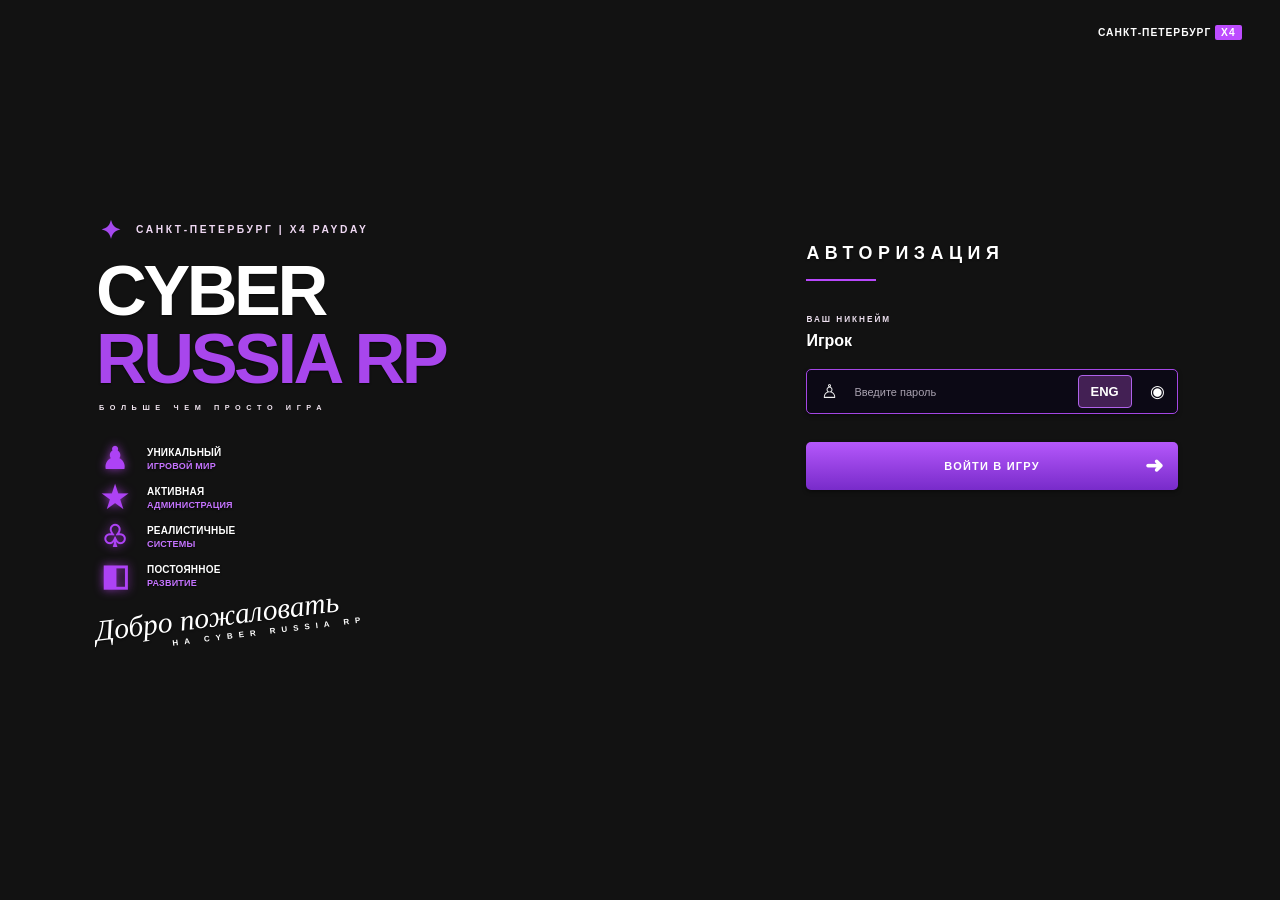
==== commit 68a510c7: "Update index.html" ====
--- a/cef-auth/cef-auth/cef-auth/index.html
+++ b/cef-auth/cef-auth/cef-auth/index.html
@@ -6,7 +6,7 @@
 <title>CYBER RUSSIA RP — Авторизация</title>
 
 
-<link rel="stylesheet" href="style.css?v=20">
+<link rel="stylesheet" href="style.css?v=22">
 </head>
 <body>
 <main class="scene">
@@ -31,15 +31,15 @@
       <label class="sr-only" for="password">Пароль</label>
       <div class="input-wrap"><span class="lock">♙</span><input id="password" type="password" placeholder="Введите пароль" maxlength="128" required><button class="layout-toggle" id="layoutToggle" type="button" title="Язык набираемых букв: ENG / РУС" aria-label="Переключить раскладку пароля">ENG</button><button class="eye" id="togglePassword" type="button" aria-label="Показать пароль">◉</button></div>
       <div id="confirmWrap" class="input-wrap hidden"><span class="lock">♙</span><input id="confirm" type="password" placeholder="Подтвердите пароль" maxlength="128"><button class="layout-toggle" id="layoutConfirm" type="button" aria-label="Переключить раскладку подтверждения">ENG</button><button class="eye" id="toggleConfirm" type="button" aria-label="Показать пароль">◉</button></div>
-      <p class="layout-note" id="layoutNote" aria-hidden="true"></p>
+      <p class="layout-note" id="layoutNote" aria-hidden="true" hidden></p>
       <button type="submit" class="primary" id="submitButton">ВОЙТИ В ИГРУ <span>➜</span></button>
     </form>
     <button class="action-link" id="switchMode" type="button">СОЗДАТЬ АККАУНТ</button>
-    <p class="hint" id="hint" aria-live="polite">Введите пароль и нажмите кнопку входа.</p>
+    <p class="hint" id="hint" aria-live="polite" hidden></p>
   </section>
   
 </main>
 
-<script src="app.js?v=20"></script>
+<script src="app.js?v=22"></script>
 </body>
 </html>
--- a/cef-auth/cef-auth/cef-auth/style.css
+++ b/cef-auth/cef-auth/cef-auth/style.css
@@ -59,3 +59,9 @@
 .layout-note{display:none!important}
 .login .hint{display:block;position:relative;margin:12px 0 0;min-height:16px;max-height:36px;line-height:1.35;font-size:11px;color:#fff;text-shadow:0 1px 2px rgba(0,0,0,.9);opacity:.95}
 .login .primary{margin-top:12px}
+
+/* V21: show only one status message, when there is an actual error */
+.login .layout-note{display:none!important}
+.login .hint[hidden],.login .hint:empty{display:none!important}
+.login .hint{margin:13px 0 0;line-height:1.6;max-height:none;overflow:visible;position:static;font-size:12px}
+.login .primary{margin-top:16px}
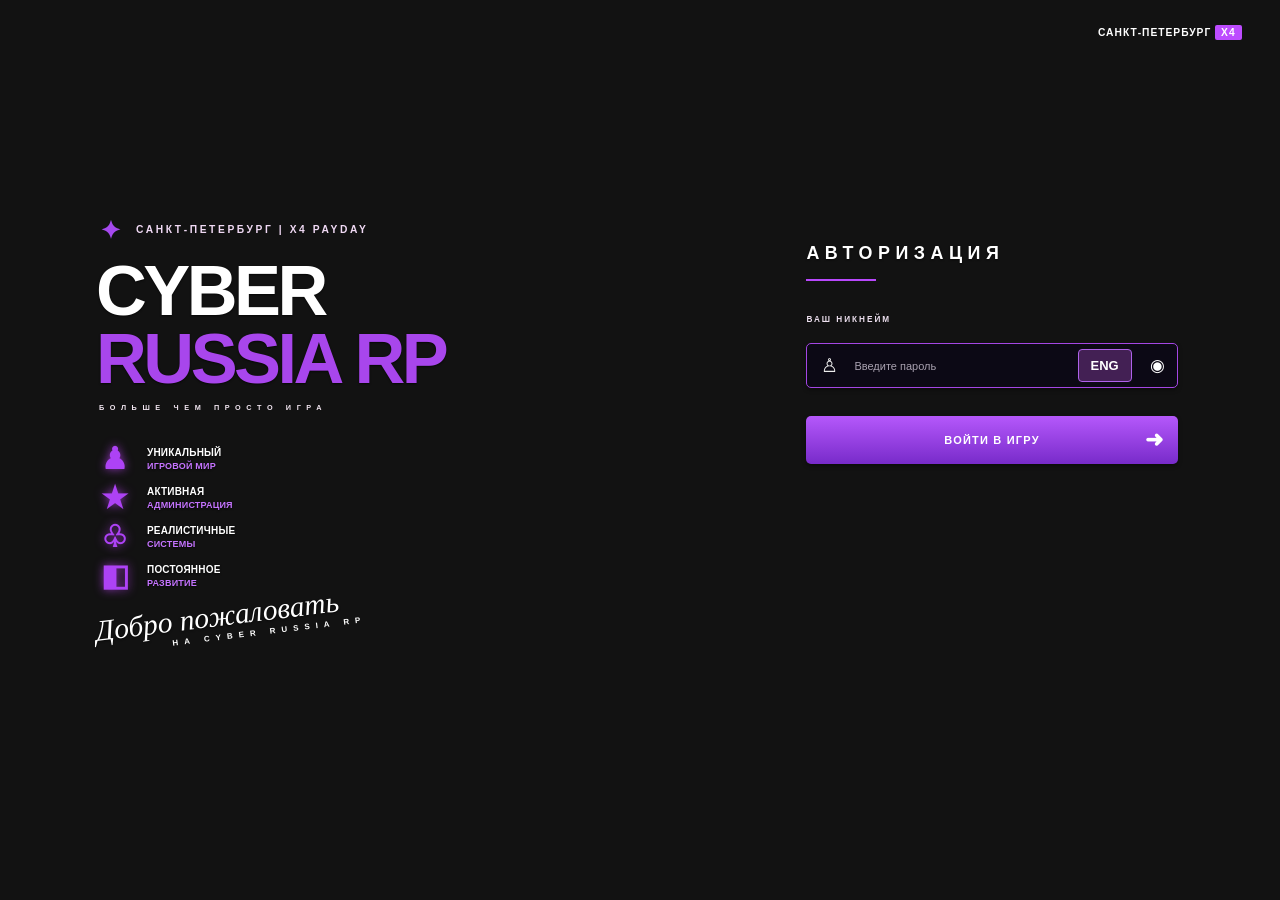
==== commit 8cf2b133: "Update index.html" ====
--- a/cef-auth/cef-auth/cef-auth/index.html
+++ b/cef-auth/cef-auth/cef-auth/index.html
@@ -6,7 +6,7 @@
 <title>CYBER RUSSIA RP — Авторизация</title>
 
 
-<link rel="stylesheet" href="style.css?v=22">
+<link rel="stylesheet" href="style.css?v=23">
 </head>
 <body>
 <main class="scene">
@@ -26,7 +26,7 @@
   <section class="login" aria-label="Вход в игру">
     <h2 id="formTitle">АВТОРИЗАЦИЯ</h2><div class="line"></div>
     <div class="form-label">ВАШ НИКНЕЙМ</div>
-    <div class="nickname" id="nickname">Игрок</div>
+    <div class="nickname" id="nickname" style="visibility:hidden"></div>
     <form id="authForm" autocomplete="off">
       <label class="sr-only" for="password">Пароль</label>
       <div class="input-wrap"><span class="lock">♙</span><input id="password" type="password" placeholder="Введите пароль" maxlength="128" required><button class="layout-toggle" id="layoutToggle" type="button" title="Язык набираемых букв: ENG / РУС" aria-label="Переключить раскладку пароля">ENG</button><button class="eye" id="togglePassword" type="button" aria-label="Показать пароль">◉</button></div>
@@ -40,6 +40,6 @@
   
 </main>
 
-<script src="app.js?v=22"></script>
+<script src="app.js?v=23"></script>
 </body>
 </html>
--- a/cef-auth/cef-auth/cef-auth/style.css
+++ b/cef-auth/cef-auth/cef-auth/style.css
@@ -65,3 +65,6 @@
 .login .hint[hidden],.login .hint:empty{display:none!important}
 .login .hint{margin:13px 0 0;line-height:1.6;max-height:none;overflow:visible;position:static;font-size:12px}
 .login .primary{margin-top:16px}
+
+/* V22: single error only, no layout hint */
+.layout-note{display:none!important}
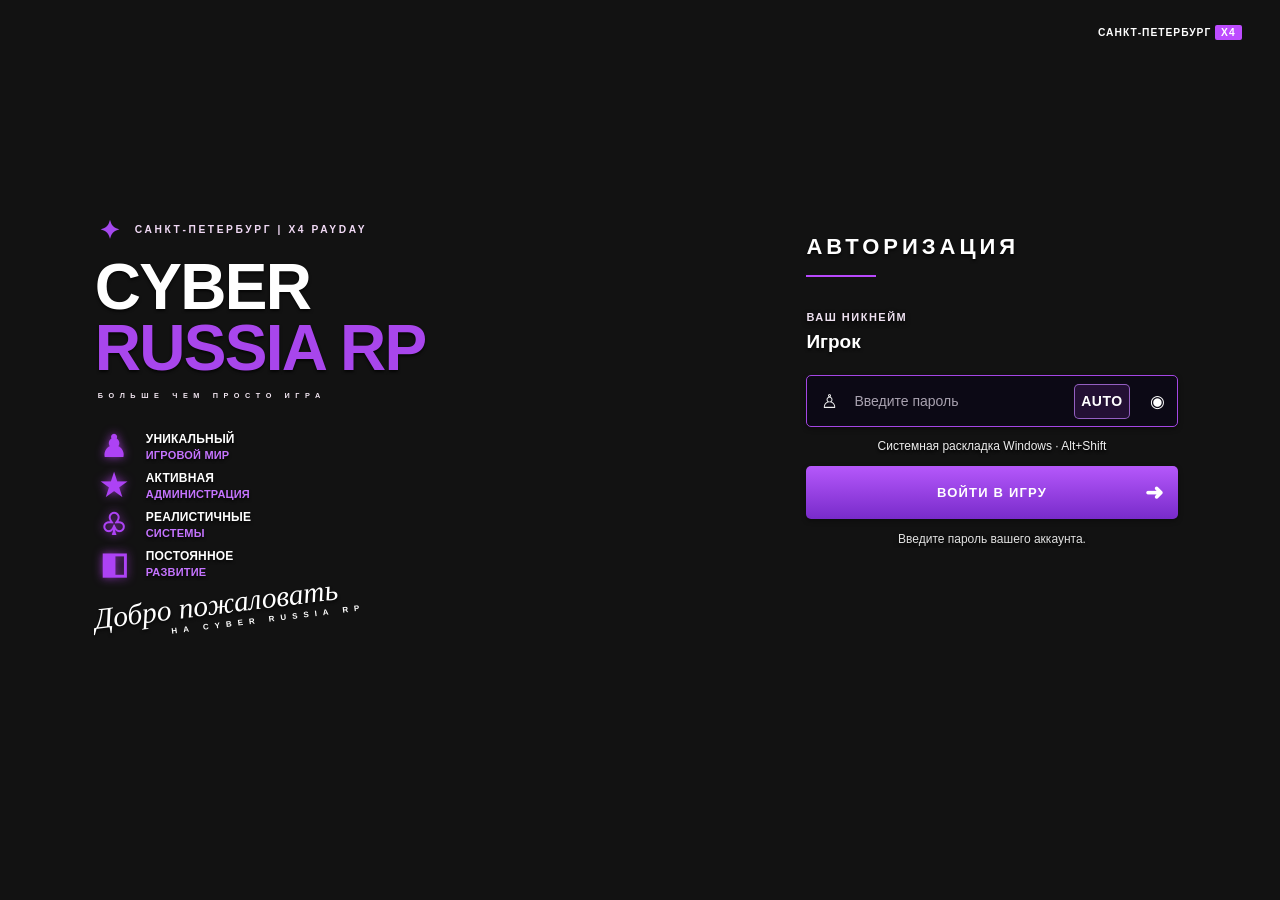
==== commit a62ed642: "Update index.html" ====
--- a/cef-auth/cef-auth/cef-auth/index.html
+++ b/cef-auth/cef-auth/cef-auth/index.html
@@ -6,7 +6,91 @@
 <title>CYBER RUSSIA RP — Авторизация</title>
 
 
-<link rel="stylesheet" href="style.css?v=23">
+<style>
+/* CYBER RUSSIA RP — transparent CEF overlay, reference layout v3 */
+:root { --accent:#a549ee; --light:#fff; color-scheme:dark; }
+* {box-sizing:border-box}
+html,body,.scene {margin:0;width:100%;height:100%;background:transparent!important;overflow:hidden;color:var(--light);font-family:'Segoe UI',Arial,sans-serif}
+.scene {position:relative;isolation:isolate;min-height:100vh}
+.scene::before,.scene::after{display:none!important}
+.brand{position:absolute;left:9.9%;top:50.5%;width:42%;z-index:1;filter:drop-shadow(0 2px 5px rgba(0,0,0,.75))}
+.eyebrow {font-size:clamp(9px,.8vw,12px);letter-spacing:2.6px;font-weight:800;color:#f0d9f4;white-space:nowrap;margin-left:4px}
+.star{font-size:25px;color:var(--accent);vertical-align:middle;margin-right:7px}
+h1{margin:12px 0 0;line-height:.96;letter-spacing:-3.5px;font-family:Arial,'Segoe UI',sans-serif;font-weight:900;font-size:clamp(52px,5.5vw,92px);text-shadow:0 4px 5px rgba(0,0,0,.75),0 0 14px rgba(0,0,0,.28)}
+h1 span,h1 strong{display:block;white-space:nowrap;font-weight:900}
+h1 strong{color:#a846ec}
+.subtitle{font-size:clamp(7px,.57vw,10px);font-weight:800;letter-spacing:5.6px;margin:11px 0 0 3px;color:#f2e6f1;white-space:nowrap}
+.features{margin:32px 0 0 5px}
+.features p{display:flex;align-items:center;margin:0 0 9px;font-weight:900;font-size:clamp(10px,.73vw,13px);line-height:1.12;letter-spacing:.2px}
+.features b{width:46px;color:#ad42f5;font-size:30px;line-height:30px;flex:none;text-shadow:0 0 10px #8a34b2}
+.features em{display:block;font-style:normal;color:#c574ff;font-size:clamp(9px,.67vw,11px);margin-top:3px}
+.welcome{position:relative;margin-top:24px;transform:rotate(-7deg);transform-origin:left center;white-space:nowrap}
+.welcome span{font-family:'Segoe Script','Brush Script MT',Georgia,serif;font-size:clamp(27px,2.3vw,43px);font-style:italic;font-weight:400;text-shadow:0 0 6px #512267}
+.welcome small{display:block;margin-left:75px;font-size:clamp(8px,.56vw,10px);font-weight:800;letter-spacing:6px}
+.topmark{position:absolute;right:2.8%;top:5%;font-weight:900;font-size:clamp(10px,.8vw,14px);letter-spacing:1px;text-align:right;z-index:2;filter:drop-shadow(0 2px 4px #34223b)}
+.topmark span{background:#bd4cff;padding:2px 6px;border-radius:2px}
+.topmark small{display:block;color:#e0c5e0;font-size:8px;line-height:1.25;letter-spacing:2px;margin-right:8px}
+.login{position:absolute;left:75.5%;top:48.5%;transform:translateY(-3%);width:22.5%;z-index:2;filter:drop-shadow(0 2px 5px rgba(0,0,0,.75))}
+h2{margin:0;font-size:clamp(16px,1.4vw,25px);letter-spacing:5.5px;white-space:nowrap;font-weight:850}
+.line{width:70px;height:2px;background:#b848fc;margin:15px 0 34px}
+.form-label{font-size:clamp(8px,.64vw,11px);letter-spacing:2px;color:#ede0ef;margin-bottom:8px;font-weight:700}
+.nickname{font-size:clamp(16px,1.12vw,21px);font-weight:850;margin-bottom:19px;text-shadow:0 2px 4px #000}
+.input-wrap{height:clamp(45px,3vw,57px);display:flex;align-items:center;background:rgba(12,8,23,.82);border:1px solid #a446e4;border-radius:5px;margin-bottom:12px;box-shadow:0 0 10px rgba(66,19,81,.35)}
+.lock{font-size:19px;padding:0 14px;color:#eee}
+.input-wrap input{background:transparent;border:0;outline:0;color:#fff;font-size:clamp(11px,.84vw,15px);min-width:0;flex:1;width:100%;font-family:inherit}
+.input-wrap input::placeholder{color:#a9a2b0;opacity:1}
+.eye{background:transparent;border:0;color:white;font-size:17px;padding:7px 12px;cursor:pointer}
+.primary{margin-top:3px;width:100%;height:clamp(48px,3.1vw,59px);background:linear-gradient(#b558fb,#782bca);border:0;border-radius:5px;color:#fff;cursor:pointer;font-size:clamp(11px,.85vw,15px);font-weight:900;letter-spacing:1.2px;box-shadow:0 4px 12px rgba(18,9,28,.6);position:relative}
+.primary span{position:absolute;right:13px;font-size:22px;top:50%;transform:translateY(-50%)}
+.action-link{display:block;margin:17px auto 0;background:transparent;border:0;border-bottom:1px solid #b747ec;color:#fff;padding:2px 0 5px;font-size:clamp(9px,.63vw,11px);letter-spacing:1.7px;font-weight:900;cursor:pointer}
+.hint{font-size:10px;color:#eee;opacity:.82;text-align:center;line-height:1.45;max-height:36px;overflow:hidden}
+.city{position:absolute;bottom:4%;right:3%;text-align:center;font-size:24px;color:#ded4db;letter-spacing:2px;text-shadow:0 1px 5px #000;line-height:1.1}
+.city b{display:block;font-weight:500;font-size:12px;letter-spacing:4px}
+.city small{display:block;font-size:8px;letter-spacing:2px}
+.sr-only{position:absolute;width:1px;height:1px;padding:0;margin:-1px;overflow:hidden;clip:rect(0,0,0,0);white-space:nowrap;border:0}
+.hidden{display:none!important}
+@media(max-aspect-ratio:4/3){.brand{left:5%;top:42%;width:45%}h1{font-size:clamp(36px,6.3vw,75px)}.login{left:57%;top:42%;width:37%}.features{margin-top:16px}.welcome{margin-top:18px}.topmark{top:2%}}
+
+/* V5: readable layout for 16:9, overlay remains transparent */
+.brand{top:32%;left:8%;width:43%;filter:drop-shadow(0 2px 3px rgba(0,0,0,.55))}
+.brand h1{font-size:clamp(54px,5.0vw,82px);letter-spacing:-1.7px}
+.login{top:33%;left:60.5%;width:25.7%;transform:none;filter:drop-shadow(0 2px 3px rgba(0,0,0,.65))}
+.login h2{font-size:clamp(22px,1.65vw,31px);letter-spacing:4px}
+.form-label{font-size:clamp(11px,.77vw,14px);letter-spacing:1.5px}
+.nickname{font-size:clamp(19px,1.32vw,26px);margin-bottom:22px}
+.input-wrap{height:clamp(52px,3.4vw,63px)}
+.input-wrap input{font-size:clamp(14px,.94vw,18px)}
+.primary{height:clamp(53px,3.4vw,64px);font-size:clamp(13px,.94vw,18px)}
+.features p{font-size:clamp(12px,.82vw,15px)}
+.features em{font-size:clamp(11px,.73vw,13px)}
+.city{display:none!important}
+.topmark small{display:none!important}
+.hint{font-size:12px;opacity:.95}
+@media(max-width:1100px){.brand{left:5%;top:30%;width:47%}.brand h1{font-size:5vw}.login{left:56%;top:29%;width:39%}}
+
+/* Production readability adjustments */
+.brand { top: 23%; left: 7.5%; }
+.login { top: 27%; left: 63%; width: 27%; }
+.nickname { text-shadow: 0 2px 7px rgba(0,0,0,.9); }
+.form-label, .hint { text-shadow:0 2px 5px rgba(0,0,0,.9); }
+.primary { font-weight:900; }
+
+
+/* CYBER RUSSIA RP — final CEF overlay layout */
+html, body, .scene { background:transparent !important; }
+.scene::before, .scene::after { display:none !important; }
+.scene > section.brand { position:absolute; left:7.4vw; top:24vh; width:44vw; transform:none; bottom:auto; }
+.scene > section.login { position:absolute; left:63vw; top:26vh; width:29vw; transform:none; bottom:auto; }
+.topmark { right:3vw; top:3vh; }
+.topmark small, .city { display:none !important; }
+.brand, .login, .topmark { filter:none; }
+.brand h1,.login h2,.nickname,.features p,.welcome span { text-shadow:0 2px 3px rgba(0,0,0,.7); }
+.input-wrap,.primary { box-shadow:0 2px 5px rgba(0,0,0,.38); }
+.layout-toggle {border:1px solid rgba(197,129,255,.7);background:rgba(167,65,233,.15);color:#fff;font-family:'Segoe UI',Arial,sans-serif;letter-spacing:.5px;font-weight:800;font-size:14px;border-radius:5px;cursor:pointer;min-width:48px;height:35px;margin-right:8px;}
+.layout-note {font-size:12px;color:#eee;text-shadow:0 2px 3px #000;margin:10px 0;text-align:center;}
+.input-wrap input{min-width:0;font-variant-ligatures:none;}
+@media(max-width:1000px) { .scene > section.brand {left:5vw;top:20vh;width:48vw;} .scene > section.login{left:55vw;top:23vh;width:39vw;} }
+</style>
 </head>
 <body>
 <main class="scene">
@@ -26,20 +110,123 @@
   <section class="login" aria-label="Вход в игру">
     <h2 id="formTitle">АВТОРИЗАЦИЯ</h2><div class="line"></div>
     <div class="form-label">ВАШ НИКНЕЙМ</div>
-    <div class="nickname" id="nickname" style="visibility:hidden"></div>
+    <div class="nickname" id="nickname">Игрок</div>
     <form id="authForm" autocomplete="off">
       <label class="sr-only" for="password">Пароль</label>
-      <div class="input-wrap"><span class="lock">♙</span><input id="password" type="password" placeholder="Введите пароль" maxlength="128" required><button class="layout-toggle" id="layoutToggle" type="button" title="Язык набираемых букв: ENG / РУС" aria-label="Переключить раскладку пароля">ENG</button><button class="eye" id="togglePassword" type="button" aria-label="Показать пароль">◉</button></div>
-      <div id="confirmWrap" class="input-wrap hidden"><span class="lock">♙</span><input id="confirm" type="password" placeholder="Подтвердите пароль" maxlength="128"><button class="layout-toggle" id="layoutConfirm" type="button" aria-label="Переключить раскладку подтверждения">ENG</button><button class="eye" id="toggleConfirm" type="button" aria-label="Показать пароль">◉</button></div>
-      <p class="layout-note" id="layoutNote" aria-hidden="true" hidden></p>
+      <div class="input-wrap"><span class="lock">♙</span><input id="password" type="password" placeholder="Введите пароль" maxlength="128" required><button class="layout-toggle" id="layoutToggle" type="button" title="AUTO: системная Windows; EN / RU: ручной режим" aria-label="Переключить раскладку пароля">AUTO</button><button class="eye" id="togglePassword" type="button" aria-label="Показать пароль">◉</button></div>
+      <div id="confirmWrap" class="input-wrap hidden"><span class="lock">♙</span><input id="confirm" type="password" placeholder="Подтвердите пароль" maxlength="128"><button class="layout-toggle" id="layoutConfirm" type="button" aria-label="Переключить раскладку подтверждения">AUTO</button><button class="eye" id="toggleConfirm" type="button" aria-label="Показать пароль">◉</button></div>
+      <p class="layout-note" id="layoutNote">Системная раскладка: определяется при вводе</p>
       <button type="submit" class="primary" id="submitButton">ВОЙТИ В ИГРУ <span>➜</span></button>
     </form>
     <button class="action-link" id="switchMode" type="button">СОЗДАТЬ АККАУНТ</button>
-    <p class="hint" id="hint" aria-live="polite" hidden></p>
+    <p class="hint" id="hint" aria-live="polite">Введите пароль и нажмите кнопку входа.</p>
   </section>
   
-</main>
-
-<script src="app.js?v=23"></script>
-</body>
+<section id="cyberProfile" class="login" style="display:none">
+<h2>СОЗДАНИЕ ПЕРСОНАЖА</h2><div class="line"></div>
+<p class="form-label">ШАГ 2 ИЗ 2 · ДАННЫЕ ПЕРСОНАЖА</p>
+<form id="profileForm" autocomplete="off">
+<label class="form-label" for="profileSex">ПОЛ ПЕРСОНАЖА</label>
+<select id="profileSex" required><option value="1">Мужской</option><option value="2">Женский</option></select>
+<label class="form-label" for="profileNation">НАЦИОНАЛЬНОСТЬ</label>
+<select id="profileNation" required><option value="1">Американец</option><option value="2">Итальянец</option><option value="3">Немец</option><option value="4">Испанец</option><option value="5">Француз</option><option value="6" selected>Россиянин</option><option value="7">Китаец</option><option value="8">Японец</option></select>
+<label class="form-label" for="profileAge">ВОЗРАСТ ПЕРСОНАЖА · 15–90</label>
+<input id="profileAge" type="number" min="15" max="90" step="1" value="20" required>
+<button type="submit" class="primary" id="profileSubmit">ЗАВЕРШИТЬ РЕГИСТРАЦИЮ ➜</button>
+<p id="profileHint" class="hint">Данные сохранятся в вашем игровом аккаунте.</p>
+</form></section></main>
+
+<script>
+"use strict";
+const $ = (id) => document.getElementById(id);
+const params = new URLSearchParams(window.location.search);
+const mode = params.get("mode") === "register" ? "register" : "login";
+const nick = params.get("nick") || "Игрок";
+if (/^[A-Za-z0-9_]{3,24}$/.test(nick)) $("nickname").textContent = nick;
+$("formTitle").textContent = mode === "login" ? "АВТОРИЗАЦИЯ" : "РЕГИСТРАЦИЯ";
+$("submitButton").innerHTML = mode === "login" ? "ВОЙТИ В ИГРУ <span>➜</span>" : "СОЗДАТЬ АККАУНТ <span>➜</span>";
+$("confirmWrap").classList.toggle("hidden", mode === "login");
+$("confirm").required = mode === "register";
+$("switchMode").style.display = "none"; // mode is determined by MySQL, not by the user
+$("hint").textContent = mode === "login" ? "Введите пароль вашего аккаунта." : "Придумайте пароль от 6 до 64 символов.";
+for (const [button,field] of [["togglePassword","password"],["toggleConfirm","confirm"]]) {
+  $(button).addEventListener("click", () => { $(field).type = $(field).type === "password" ? "text" : "password"; });
+}
+
+// Native Windows layout only: Chromium receives actual typed characters.
+// Indicator detects the layout from entered text; never changes the password.
+let detectedLayout = 'AUTO';
+for (const id of ['layoutToggle','layoutConfirm']) {
+  $(id).textContent = 'AUTO';
+  $(id).title = 'Используется системная раскладка Windows';
+  $(id).addEventListener('click', () => {
+    $('layoutNote').textContent = 'Переключайте язык через Alt+Shift в Windows';
+    $('password').focus();
+  });
+}
+for (const id of ['password','confirm']) {
+ const field=$(id);
+ field.autocomplete='off'; field.spellcheck=false;
+ field.addEventListener('input', ev => {
+  const d=ev.data || '';
+  if (/[а-яё]/i.test(d)) detectedLayout='RU';
+  else if (/[a-z]/i.test(d)) detectedLayout='EN';
+  $('layoutToggle').textContent=detectedLayout;
+  $('layoutConfirm').textContent=detectedLayout;
+  $('layoutNote').textContent='Язык введённого текста: '+detectedLayout+' · смена Alt+Shift (Windows)';
+ });
+}
+$('layoutNote').textContent='Системная раскладка Windows · Alt+Shift';
+
+$("authForm").addEventListener("submit", (event) => {
+  event.preventDefault();
+  const pass = $("password").value;
+  if (pass.length < 6 || pass.length > 64 || /\s/.test(pass)) {
+    $("hint").textContent = "Для CEF используйте 6–64 символа без пробелов.";
+    return;
+  }
+  if (mode === "register" && pass !== $("confirm").value) {
+    $("hint").textContent = "Пароли не совпадают.";
+    return;
+  }
+  if (!window.cef || typeof window.cef.emit !== "function") {
+    $("hint").textContent = "Откройте страницу через GTA с установленным CEF.";
+    return;
+  }
+  window.cef.emit(mode === "login" ? "cyber:login" : "cyber:register", pass);
+  $("password").value = "";
+  $("confirm").value = "";
+  $("hint").textContent = "Запрос отправлен на сервер...";
+});
+
+</script>
+<style>
+#cyberProfile select,#cyberProfile input[type=number]{box-sizing:border-box;width:100%;height:43px;margin:6px 0 16px;padding:0 14px;background:#141421;color:#fff;border:1px solid #8c63f5;border-radius:7px;font:inherit;outline:none}
+#cyberProfile .form-label{display:block;margin-top:7px}#cyberProfile .primary{width:100%}
+</style>
+<script>
+(function(){
+const auth=document.querySelector('.login:not(#cyberProfile)');
+const profile=document.getElementById('cyberProfile');
+const form=document.getElementById('authForm');
+if(form)form.addEventListener('submit',function(){
+ const qs=new URLSearchParams(location.search);
+ if(qs.get('mode')!=='register')return;
+ // The original auth handler validates the password and emits cyber:register first.
+ setTimeout(function(){if(!window.cef)return;auth.style.display='none';profile.style.display='block';},100);
+});
+profile.querySelector('form').addEventListener('submit',function(e){
+ e.preventDefault();
+ const sex=Number(document.getElementById('profileSex').value);
+ const nation=Number(document.getElementById('profileNation').value);
+ const age=Number(document.getElementById('profileAge').value);
+ const hint=document.getElementById('profileHint');
+ if(!Number.isInteger(age)||age<15||age>90){hint.textContent='Возраст должен быть от 15 до 90 лет.';return;}
+ if(!window.cef||typeof window.cef.emit!=='function'){hint.textContent='Откройте регистрацию в игровом клиенте.';return;}
+ window.cef.emit('cyber:profile',sex,nation,age);
+ hint.textContent='Сохраняем персонажа...';
+ document.getElementById('profileSubmit').disabled=true;
+});
+})();
+</script></body>
 </html>
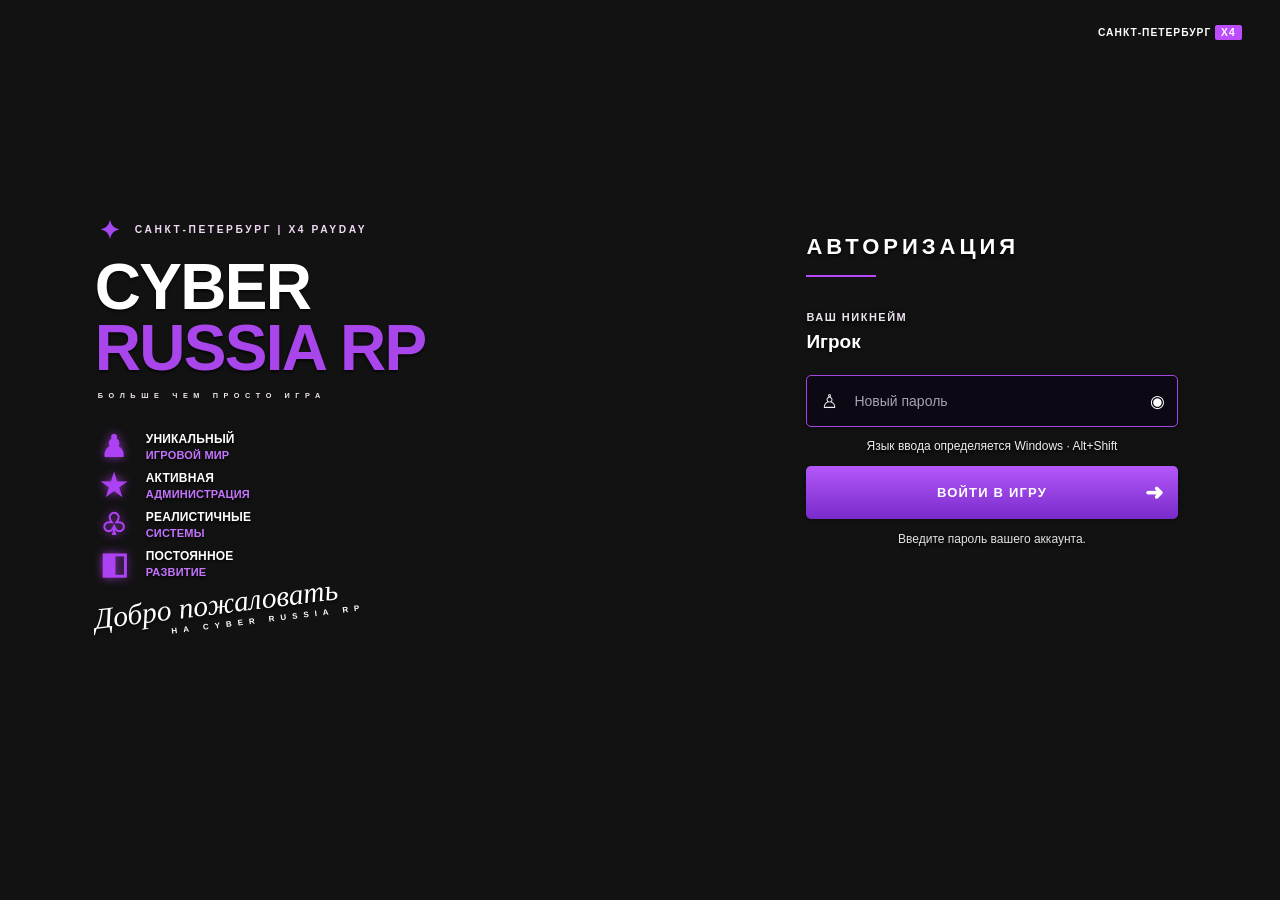
==== commit f486e55a: "Update index.html" ====
--- a/cef-auth/cef-auth/cef-auth/index.html
+++ b/cef-auth/cef-auth/cef-auth/index.html
@@ -112,10 +112,10 @@
     <div class="form-label">ВАШ НИКНЕЙМ</div>
     <div class="nickname" id="nickname">Игрок</div>
     <form id="authForm" autocomplete="off">
-      <label class="sr-only" for="password">Пароль</label>
-      <div class="input-wrap"><span class="lock">♙</span><input id="password" type="password" placeholder="Введите пароль" maxlength="128" required><button class="layout-toggle" id="layoutToggle" type="button" title="AUTO: системная Windows; EN / RU: ручной режим" aria-label="Переключить раскладку пароля">AUTO</button><button class="eye" id="togglePassword" type="button" aria-label="Показать пароль">◉</button></div>
-      <div id="confirmWrap" class="input-wrap hidden"><span class="lock">♙</span><input id="confirm" type="password" placeholder="Подтвердите пароль" maxlength="128"><button class="layout-toggle" id="layoutConfirm" type="button" aria-label="Переключить раскладку подтверждения">AUTO</button><button class="eye" id="toggleConfirm" type="button" aria-label="Показать пароль">◉</button></div>
-      <p class="layout-note" id="layoutNote">Системная раскладка: определяется при вводе</p>
+      <label class="sr-only" for="password">Новый пароль</label>
+      <div class="input-wrap"><span class="lock">♙</span><input id="password" type="password" placeholder="Новый пароль" maxlength="128" required><button class="eye" id="togglePassword" type="button" aria-label="Показать пароль">◉</button></div>
+      <div id="confirmWrap" class="input-wrap hidden"><span class="lock">♙</span><input id="confirm" type="email" placeholder="Ваш Gmail" maxlength="128"><button class="eye" id="toggleConfirm" type="button" aria-label="Показать пароль">◉</button></div>
+      <p class="layout-note" id="layoutNote">Раскладка Windows · Alt+Shift</p>
       <button type="submit" class="primary" id="submitButton">ВОЙТИ В ИГРУ <span>➜</span></button>
     </form>
     <button class="action-link" id="switchMode" type="button">СОЗДАТЬ АККАУНТ</button>
@@ -147,36 +147,17 @@
 $("submitButton").innerHTML = mode === "login" ? "ВОЙТИ В ИГРУ <span>➜</span>" : "СОЗДАТЬ АККАУНТ <span>➜</span>";
 $("confirmWrap").classList.toggle("hidden", mode === "login");
 $("confirm").required = mode === "register";
+$("confirm").autocomplete = "email";
 $("switchMode").style.display = "none"; // mode is determined by MySQL, not by the user
-$("hint").textContent = mode === "login" ? "Введите пароль вашего аккаунта." : "Придумайте пароль от 6 до 64 символов.";
-for (const [button,field] of [["togglePassword","password"],["toggleConfirm","confirm"]]) {
+$("hint").textContent = mode === "login" ? "Введите пароль вашего аккаунта." : "Введите новый пароль и ваш Gmail.";
+for (const [button,field] of [["togglePassword","password"]]) {
   $(button).addEventListener("click", () => { $(field).type = $(field).type === "password" ? "text" : "password"; });
 }
 
-// Native Windows layout only: Chromium receives actual typed characters.
-// Indicator detects the layout from entered text; never changes the password.
-let detectedLayout = 'AUTO';
-for (const id of ['layoutToggle','layoutConfirm']) {
-  $(id).textContent = 'AUTO';
-  $(id).title = 'Используется системная раскладка Windows';
-  $(id).addEventListener('click', () => {
-    $('layoutNote').textContent = 'Переключайте язык через Alt+Shift в Windows';
-    $('password').focus();
-  });
-}
-for (const id of ['password','confirm']) {
- const field=$(id);
- field.autocomplete='off'; field.spellcheck=false;
- field.addEventListener('input', ev => {
-  const d=ev.data || '';
-  if (/[а-яё]/i.test(d)) detectedLayout='RU';
-  else if (/[a-z]/i.test(d)) detectedLayout='EN';
-  $('layoutToggle').textContent=detectedLayout;
-  $('layoutConfirm').textContent=detectedLayout;
-  $('layoutNote').textContent='Язык введённого текста: '+detectedLayout+' · смена Alt+Shift (Windows)';
- });
-}
-$('layoutNote').textContent='Системная раскладка Windows · Alt+Shift';
+// Use Windows input method directly. No custom keyboard layout conversion.
+$('password').spellcheck=false;
+$('confirm').spellcheck=false;
+$('layoutNote').textContent='Язык ввода определяется Windows · Alt+Shift';
 
 $("authForm").addEventListener("submit", (event) => {
   event.preventDefault();
@@ -185,15 +166,20 @@
     $("hint").textContent = "Для CEF используйте 6–64 символа без пробелов.";
     return;
   }
-  if (mode === "register" && pass !== $("confirm").value) {
-    $("hint").textContent = "Пароли не совпадают.";
+  const email = $("confirm").value.trim();
+  if (mode === "register" && !/^[^\s@|]+@[^\s@|]+\.[^\s@|]+$/.test(email)) {
+    $("hint").textContent = "Введите действительный адрес электронной почты.";
+    return;
+  }
+  if (mode === "register" && pass.includes('|')) {
+    $("hint").textContent = "Символ | нельзя использовать в пароле.";
     return;
   }
   if (!window.cef || typeof window.cef.emit !== "function") {
     $("hint").textContent = "Откройте страницу через GTA с установленным CEF.";
     return;
   }
-  window.cef.emit(mode === "login" ? "cyber:login" : "cyber:register", pass);
+  window.cef.emit(mode === "login" ? "cyber:login" : "cyber:register", mode === "login" ? pass : pass + "|" + email);
   $("password").value = "";
   $("confirm").value = "";
   $("hint").textContent = "Запрос отправлен на сервер...";
@@ -204,6 +190,7 @@
 #cyberProfile select,#cyberProfile input[type=number]{box-sizing:border-box;width:100%;height:43px;margin:6px 0 16px;padding:0 14px;background:#141421;color:#fff;border:1px solid #8c63f5;border-radius:7px;font:inherit;outline:none}
 #cyberProfile .form-label{display:block;margin-top:7px}#cyberProfile .primary{width:100%}
 </style>
+<style>body, .scene, .brand, .login, .topmark, h1, h2, p, span, label, button {user-select:none;-webkit-user-select:none} input,textarea{user-select:text!important;-webkit-user-select:text!important}</style>
 <script>
 (function(){
 const auth=document.querySelector('.login:not(#cyberProfile)');
@@ -223,9 +210,13 @@
  const hint=document.getElementById('profileHint');
  if(!Number.isInteger(age)||age<15||age>90){hint.textContent='Возраст должен быть от 15 до 90 лет.';return;}
  if(!window.cef||typeof window.cef.emit!=='function'){hint.textContent='Откройте регистрацию в игровом клиенте.';return;}
- window.cef.emit('cyber:profile',sex,nation,age);
- hint.textContent='Сохраняем персонажа...';
+ window.cef.emit('cyber:profile',String(sex)+'|'+String(nation)+'|'+String(age));
+ hint.textContent='Данные отправлены на сервер. Ожидаем подтверждения...';
  document.getElementById('profileSubmit').disabled=true;
+ setTimeout(function(){if(document.getElementById('cyberProfile').style.display!=='none'){
+  document.getElementById('profileSubmit').disabled=false;
+  hint.textContent='Если регистрация не завершилась, проверьте server_log.txt и попробуйте ещё раз.';
+ }},8000);
 });
 })();
 </script></body>
